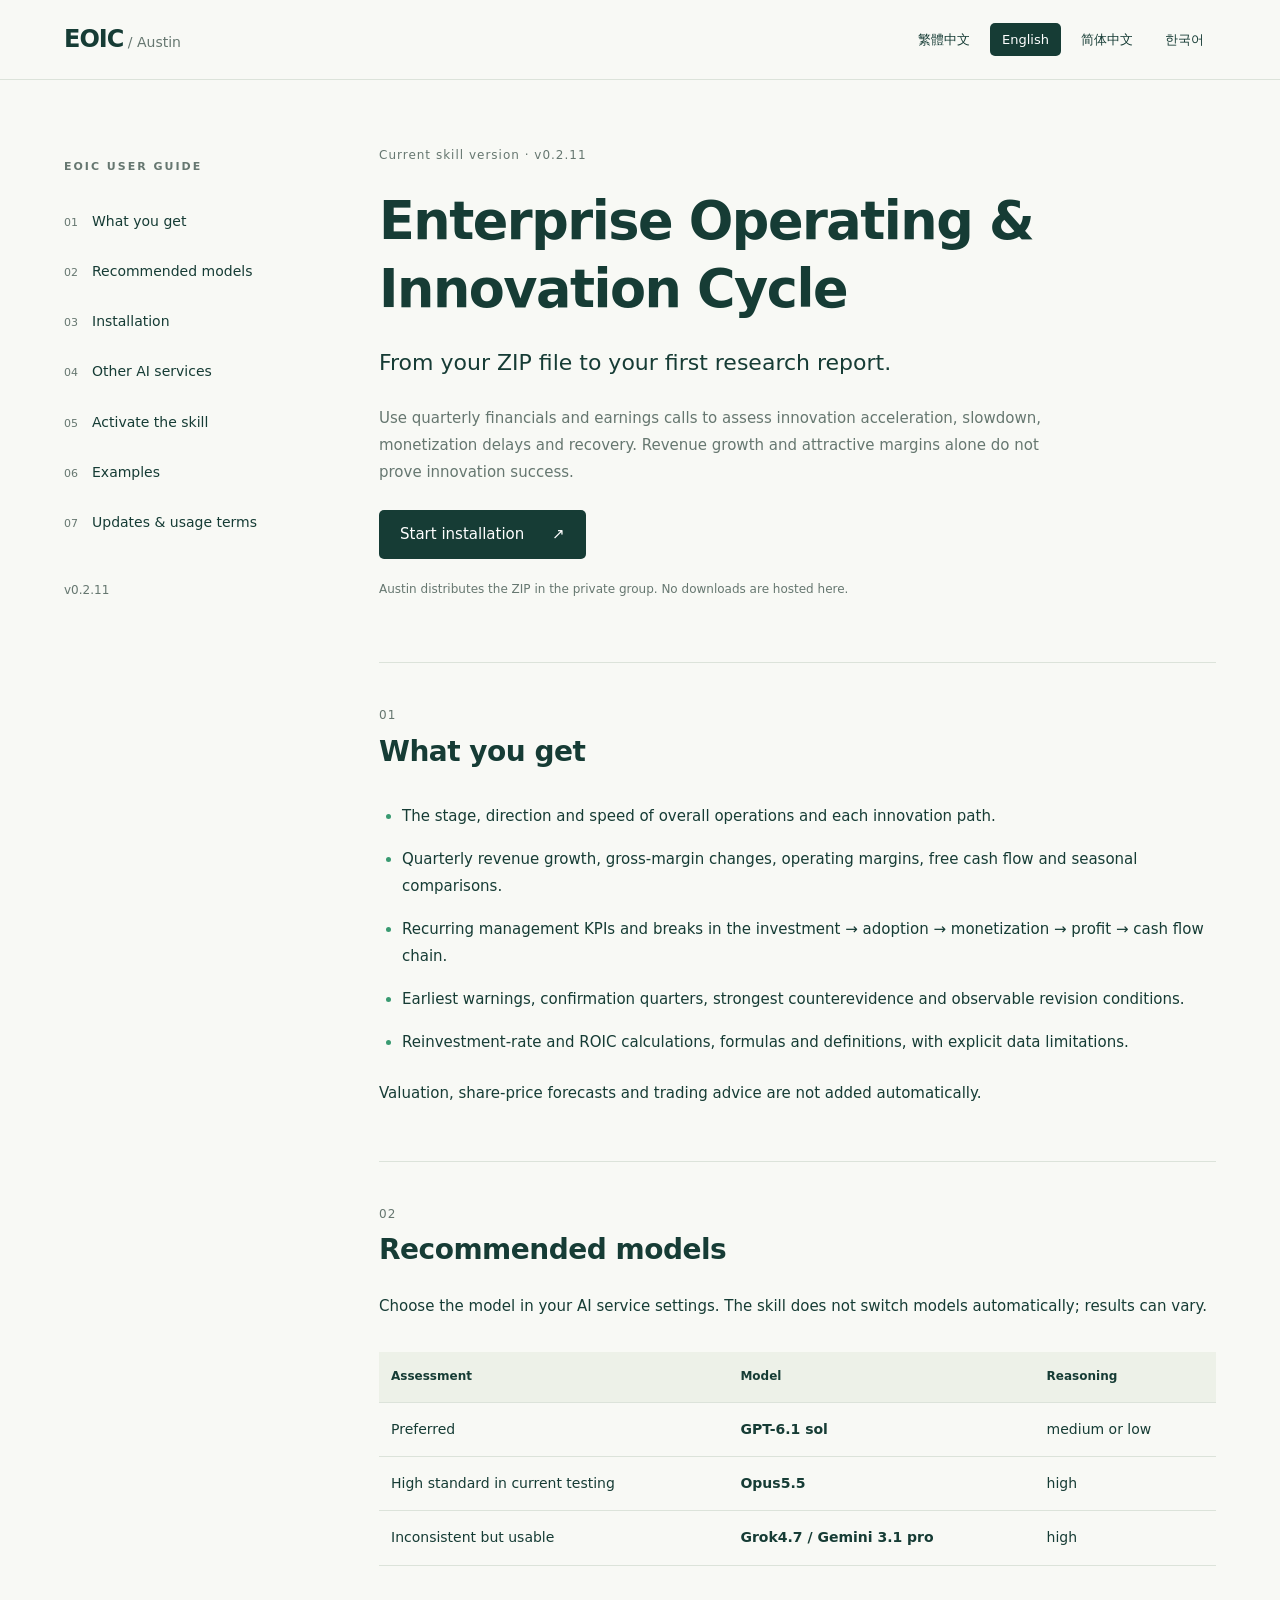
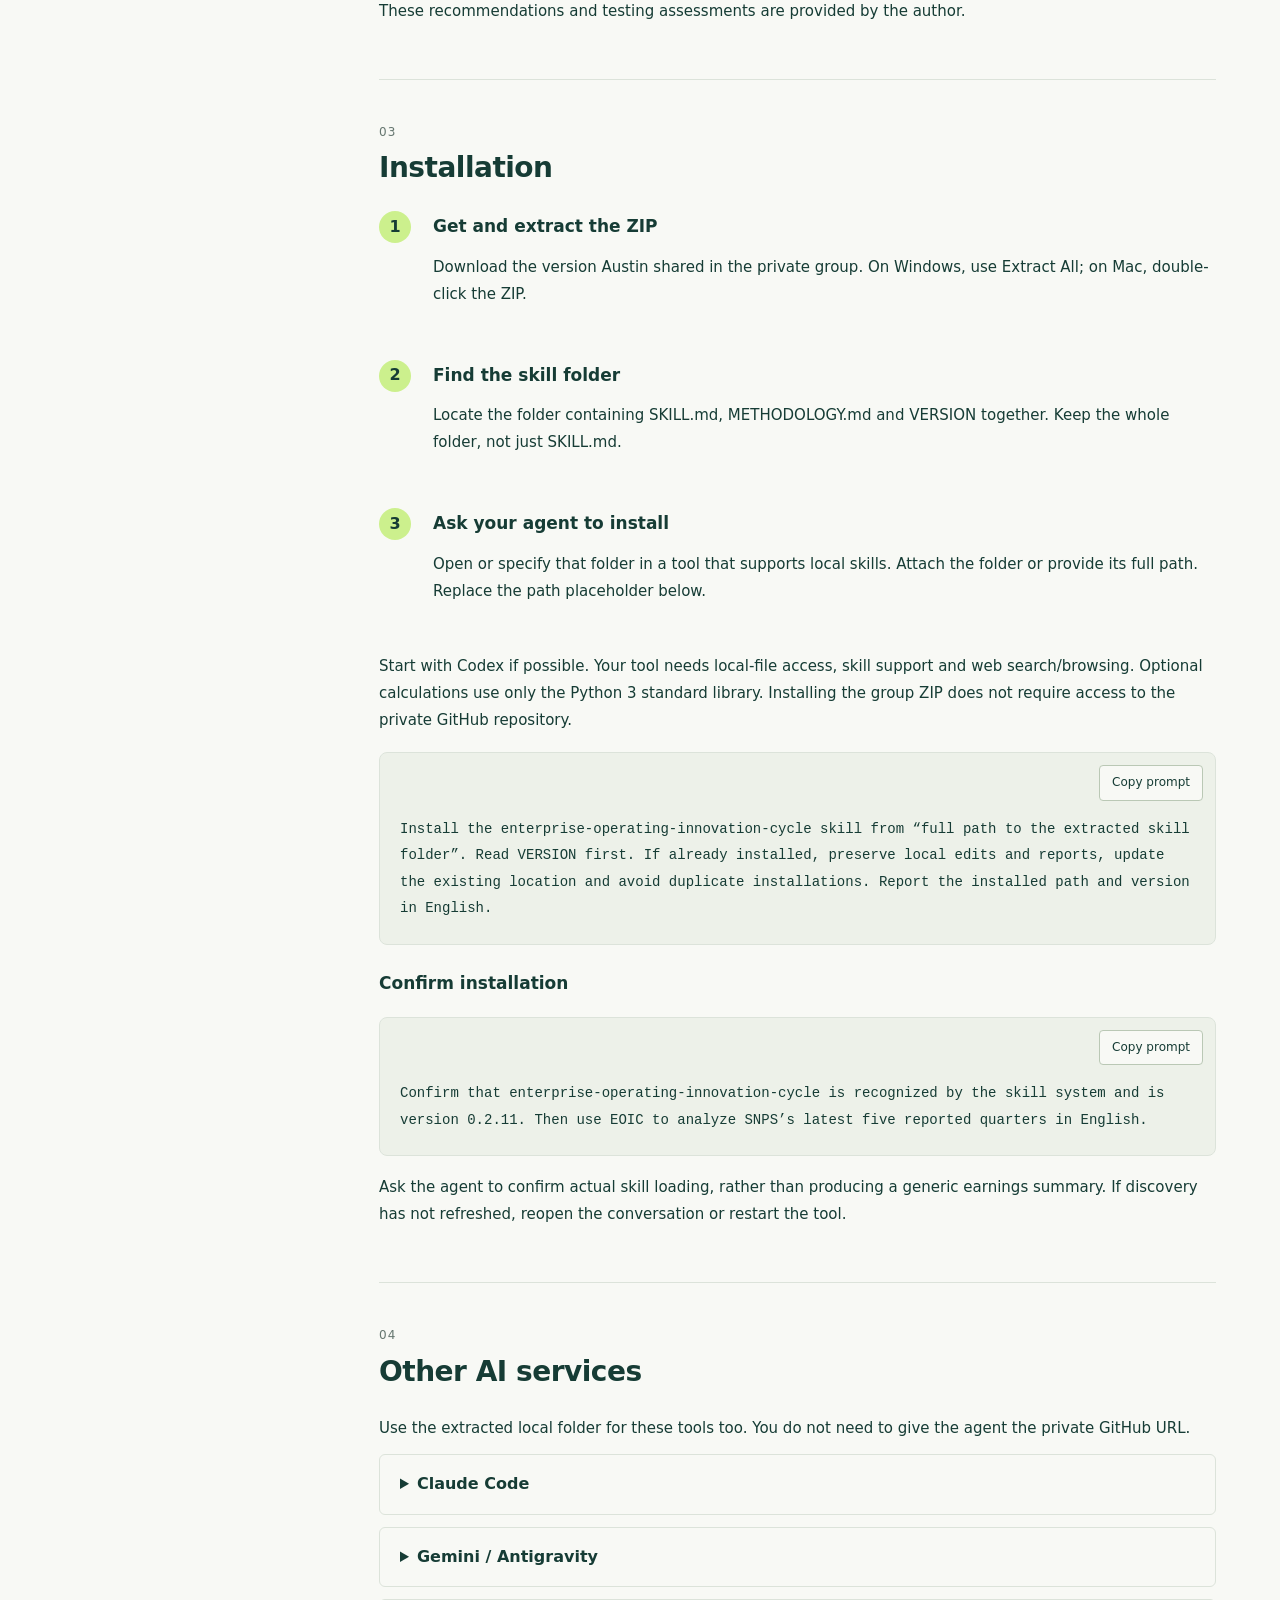
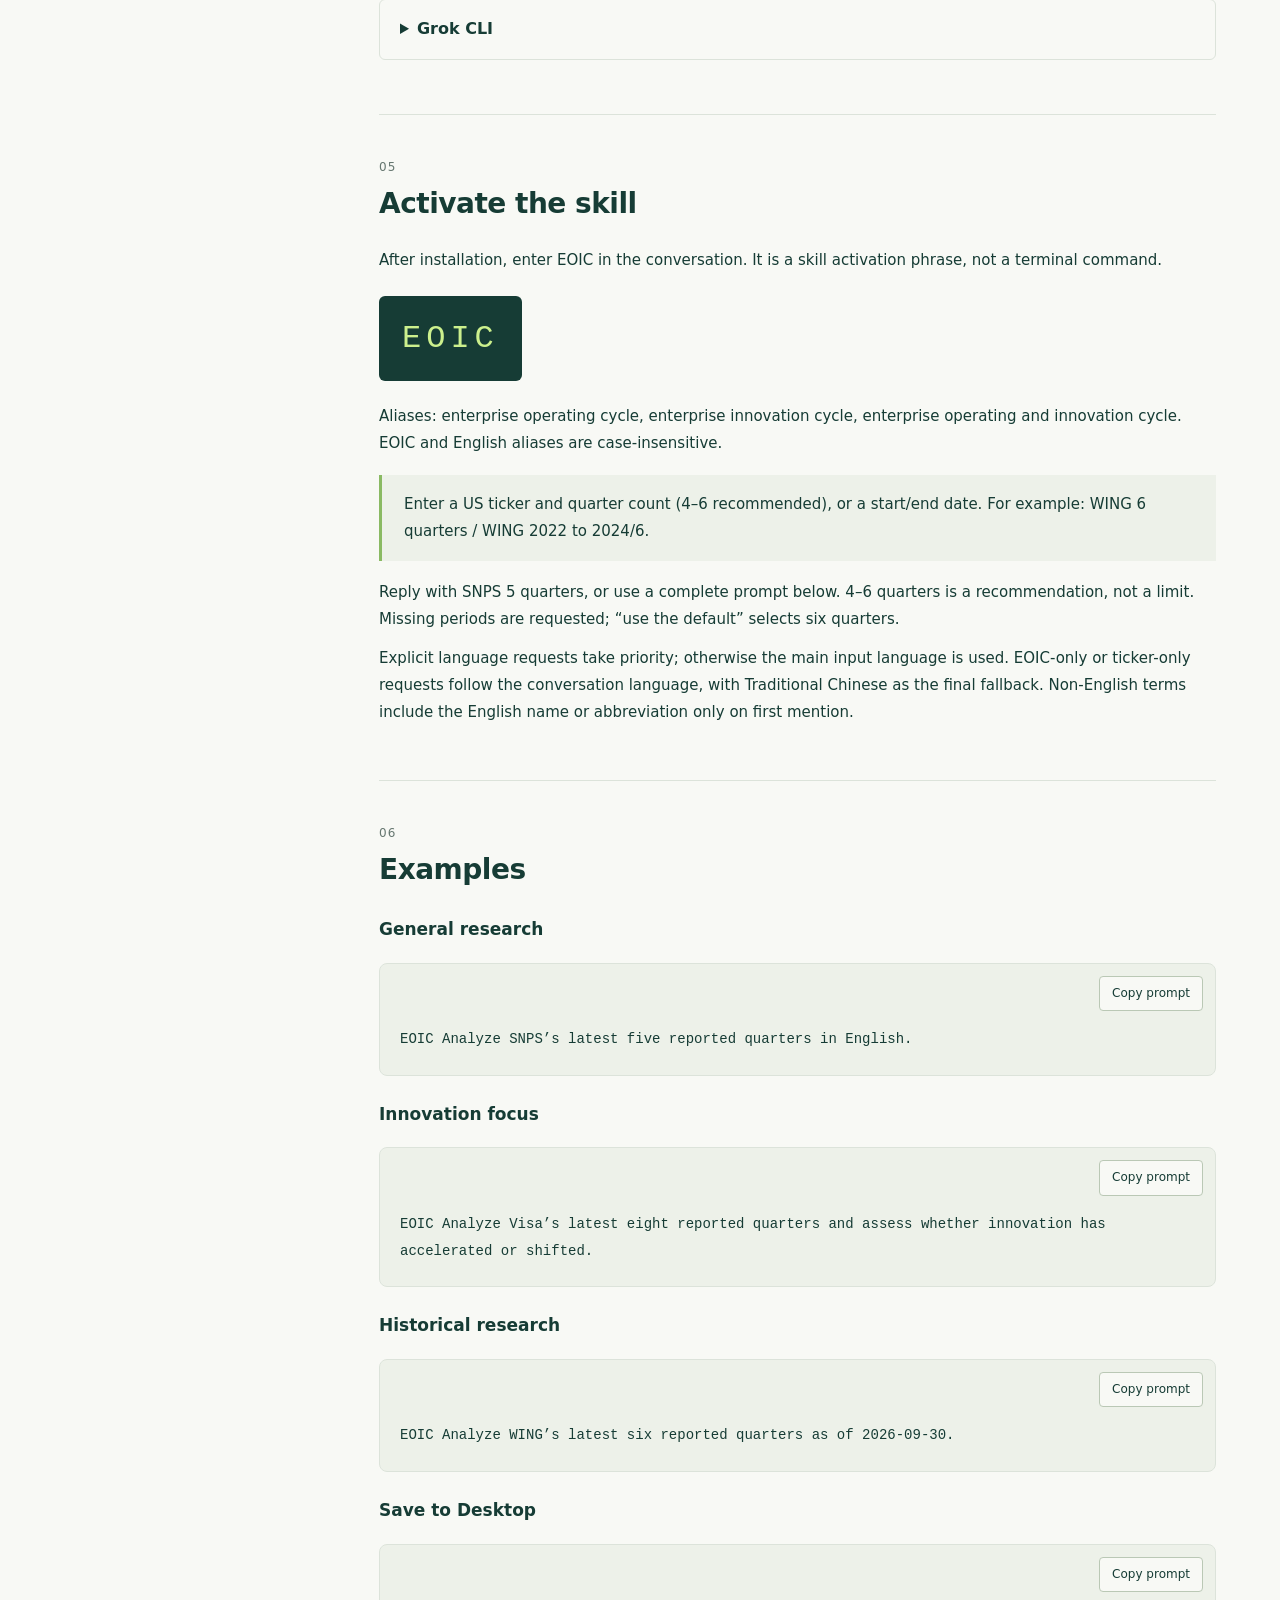
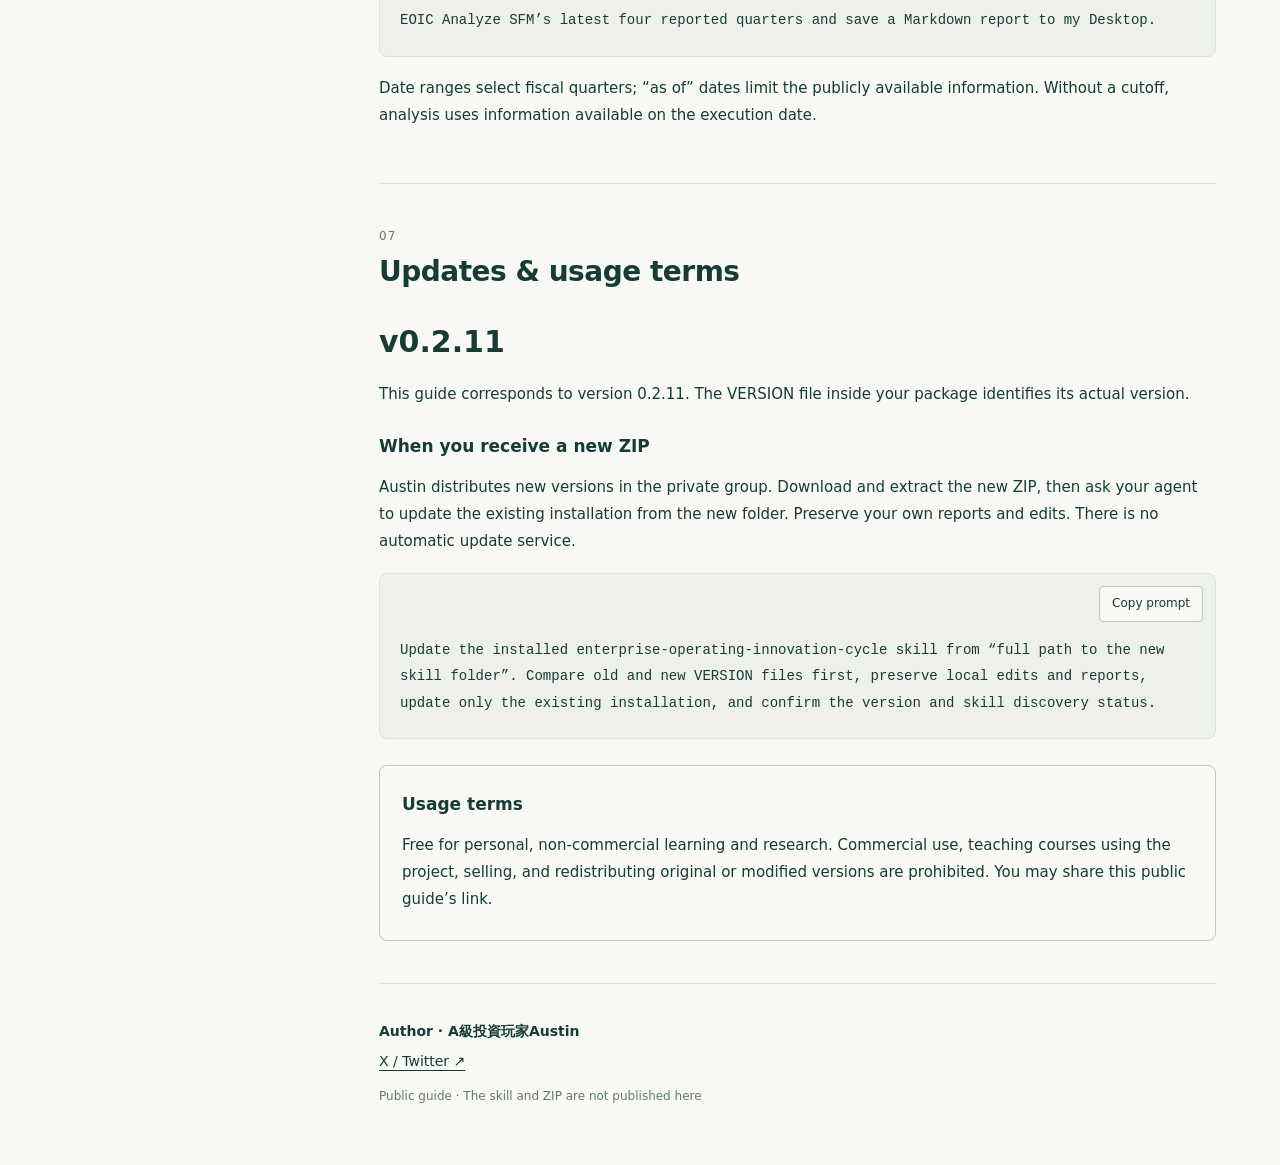
==== en.html @ 84eb4e14 "Publish multilingual EOIC ZIP installation guide" ====
<!doctype html>
<html lang="en"><head><meta charset="utf-8"><meta name="viewport" content="width=device-width,initial-scale=1"><meta name="description" content="Use quarterly financials and earnings calls to assess innovation acceleration, slowdown, monetization delays and recovery. Revenue growth and attractive margins alone do not prove innovation success."><title>Enterprise Operating &amp; Innovation Cycle — EOIC</title><link rel="stylesheet" href="style.css"><link rel="icon" href="favicon.svg" type="image/svg+xml"></head><body>
<a class="skip" href="#main">Skip to content</a><header><a class="brand" href="en.html">EOIC<span> / Austin</span></a><nav class="languages" aria-label="Language"><a href="index.html" lang="zh-Hant" >繁體中文</a><a href="en.html" lang="en" aria-current="page">English</a><a href="zh-cn.html" lang="zh-Hans" >简体中文</a><a href="ko.html" lang="ko" >한국어</a></nav></header>
<div class="layout"><aside><div class="guide-label">EOIC USER GUIDE</div><nav aria-label="EOIC USER GUIDE"><a href="#outcomes"><span>01</span>What you get</a><a href="#models"><span>02</span>Recommended models</a><a href="#install"><span>03</span>Installation</a><a href="#services"><span>04</span>Other AI services</a><a href="#activate"><span>05</span>Activate the skill</a><a href="#examples"><span>06</span>Examples</a><a href="#updates"><span>07</span>Updates &amp; usage terms</a></nav><div class="aside-version">v0.2.11</div></aside><main id="main"><div class="hero"><div class="eyebrow">Current skill version · v0.2.11</div><h1>Enterprise Operating &amp; Innovation Cycle</h1><div class="lead">From your ZIP file to your first research report.</div><p>Use quarterly financials and earnings calls to assess innovation acceleration, slowdown, monetization delays and recovery. Revenue growth and attractive margins alone do not prove innovation success.</p><a class="primary" href="#install">Start installation <span aria-hidden="true">↗</span></a><p class="distribution">Austin distributes the ZIP in the private group. No downloads are hosted here.</p></div><section id="outcomes"><div class="section-label">01</div><h2>What you get</h2><ul class="outcomes"><li>The stage, direction and speed of overall operations and each innovation path.</li><li>Quarterly revenue growth, gross-margin changes, operating margins, free cash flow and seasonal comparisons.</li><li>Recurring management KPIs and breaks in the investment → adoption → monetization → profit → cash flow chain.</li><li>Earliest warnings, confirmation quarters, strongest counterevidence and observable revision conditions.</li><li>Reinvestment-rate and ROIC calculations, formulas and definitions, with explicit data limitations.</li></ul><p>Valuation, share-price forecasts and trading advice are not added automatically.</p></section><section id="models"><div class="section-label">02</div><h2>Recommended models</h2><p>Choose the model in your AI service settings. The skill does not switch models automatically; results can vary.</p><div class="table-wrap"><table><thead><tr><th scope="col">Assessment</th><th scope="col">Model</th><th scope="col">Reasoning</th></tr></thead><tbody><tr><td>Preferred</td><td>GPT-6.1 sol</td><td>medium or low</td></tr><tr><td>High standard in current testing</td><td>Opus5.5</td><td>high</td></tr><tr><td>Inconsistent but usable</td><td>Grok4.7 / Gemini 3.1 pro</td><td>high</td></tr></tbody></table></div><p>These recommendations and testing assessments are provided by the author.</p></section><section id="install"><div class="section-label">03</div><h2>Installation</h2><ol class="steps"><li><h3>Get and extract the ZIP</h3><p>Download the version Austin shared in the private group. On Windows, use Extract All; on Mac, double-click the ZIP.</p></li><li><h3>Find the skill folder</h3><p>Locate the folder containing SKILL.md, METHODOLOGY.md and VERSION together. Keep the whole folder, not just SKILL.md.</p></li><li><h3>Ask your agent to install</h3><p>Open or specify that folder in a tool that supports local skills. Attach the folder or provide its full path. Replace the path placeholder below.</p></li></ol><p>Start with Codex if possible. Your tool needs local-file access, skill support and web search/browsing. Optional calculations use only the Python 3 standard library. Installing the group ZIP does not require access to the private GitHub repository.</p><div class="prompt"><button type="button" data-copy>Copy prompt</button><pre><code>Install the enterprise-operating-innovation-cycle skill from “full path to the extracted skill folder”. Read VERSION first. If already installed, preserve local edits and reports, update the existing location and avoid duplicate installations. Report the installed path and version in English.</code></pre></div><h3>Confirm installation</h3><div class="prompt"><button type="button" data-copy>Copy prompt</button><pre><code>Confirm that enterprise-operating-innovation-cycle is recognized by the skill system and is version 0.2.11. Then use EOIC to analyze SNPS’s latest five reported quarters in English.</code></pre></div><p>Ask the agent to confirm actual skill loading, rather than producing a generic earnings summary. If discovery has not refreshed, reopen the conversation or restart the tool.</p></section><section id="services"><div class="section-label">04</div><h2>Other AI services</h2><p>Use the extracted local folder for these tools too. You do not need to give the agent the private GitHub URL.</p><details><summary>Claude Code</summary><p>Open the folder in Claude Code or provide its full path, then request installation.</p><div class="prompt"><button type="button" data-copy>Copy prompt</button><pre><code>Install “full path to the skill folder” as the Claude Code personal skill enterprise-operating-innovation-cycle. Keep all reference files and preserve existing local edits. Confirm the installation path and VERSION.</code></pre></div></details><details><summary>Gemini / Antigravity</summary><p>Gemini users can use Antigravity. Open or specify the folder, then ask the agent to install and adapt it into an Antigravity Skill.</p><div class="prompt"><button type="button" data-copy>Copy prompt</button><pre><code>Install and adapt “full path to the skill folder” into an Antigravity Skill. Preserve the EOIC analysis method, language rules and reference files without changing the research requirements. Preserve existing local edits and confirm VERSION.</code></pre></div></details><details><summary>Grok CLI</summary><p>If your Grok CLI/agent supports local skills, provide the folder path and request installation. Skill support varies by CLI; ask the agent to confirm its supported installation method first.</p><div class="prompt"><button type="button" data-copy>Copy prompt</button><pre><code>Check whether this tool supports local skills. If supported, install enterprise-operating-innovation-cycle from “full path to the skill folder”, preserving reference files and local edits, and confirm the version. Otherwise explain the limitation.</code></pre></div></details></section><section id="activate"><div class="section-label">05</div><h2>Activate the skill</h2><p>After installation, enter EOIC in the conversation. It is a skill activation phrase, not a terminal command.</p><div class="activation">EOIC</div><p>Aliases: enterprise operating cycle, enterprise innovation cycle, enterprise operating and innovation cycle. EOIC and English aliases are case-insensitive.</p><blockquote>Enter a US ticker and quarter count (4–6 recommended), or a start/end date. For example: WING 6 quarters / WING 2022 to 2024/6.</blockquote><p>Reply with SNPS 5 quarters, or use a complete prompt below. 4–6 quarters is a recommendation, not a limit. Missing periods are requested; “use the default” selects six quarters.</p><p>Explicit language requests take priority; otherwise the main input language is used. EOIC-only or ticker-only requests follow the conversation language, with Traditional Chinese as the final fallback. Non-English terms include the English name or abbreviation only on first mention.</p></section><section id="examples"><div class="section-label">06</div><h2>Examples</h2><h3>General research</h3><div class="prompt"><button type="button" data-copy>Copy prompt</button><pre><code>EOIC Analyze SNPS’s latest five reported quarters in English.</code></pre></div><h3>Innovation focus</h3><div class="prompt"><button type="button" data-copy>Copy prompt</button><pre><code>EOIC Analyze Visa’s latest eight reported quarters and assess whether innovation has accelerated or shifted.</code></pre></div><h3>Historical research</h3><div class="prompt"><button type="button" data-copy>Copy prompt</button><pre><code>EOIC Analyze WING’s latest six reported quarters as of 2026-09-30.</code></pre></div><h3>Save to Desktop</h3><div class="prompt"><button type="button" data-copy>Copy prompt</button><pre><code>EOIC Analyze SFM’s latest four reported quarters and save a Markdown report to my Desktop.</code></pre></div><p>Date ranges select fiscal quarters; “as of” dates limit the publicly available information. Without a cutoff, analysis uses information available on the execution date.</p></section><section id="updates"><div class="section-label">07</div><h2>Updates &amp; usage terms</h2><div class="version">v0.2.11</div><p>This guide corresponds to version 0.2.11. The VERSION file inside your package identifies its actual version.</p><h3>When you receive a new ZIP</h3><p>Austin distributes new versions in the private group. Download and extract the new ZIP, then ask your agent to update the existing installation from the new folder. Preserve your own reports and edits. There is no automatic update service.</p><div class="prompt"><button type="button" data-copy>Copy prompt</button><pre><code>Update the installed enterprise-operating-innovation-cycle skill from “full path to the new skill folder”. Compare old and new VERSION files first, preserve local edits and reports, update only the existing installation, and confirm the version and skill discovery status.</code></pre></div><div class="terms"><h3>Usage terms</h3><p>Free for personal, non-commercial learning and research. Commercial use, teaching courses using the project, selling, and redistributing original or modified versions are prohibited. You may share this public guide’s link.</p></div></section><footer><strong>Author · A級投資玩家Austin</strong><a href="https://x.com/austinsayhi" target="_blank" rel="noopener noreferrer">X / Twitter ↗</a><p>Public guide · The skill and ZIP are not published here</p></footer></main></div><div id="status" role="status" aria-live="polite"></div><script>window.copyLabels=["Copied", "Select the text and copy it manually"];</script><script src="guide.js"></script></body></html>
---- style.css ----
:root{--ink:#163c35;--muted:#667770;--accent:#ccf08d;--paper:#f8f9f5;--line:#dce3da}*{box-sizing:border-box}html{scroll-behavior:smooth;scroll-padding-top:95px}body{margin:0;background:var(--paper);color:var(--ink);font-family:system-ui,-apple-system,BlinkMacSystemFont,"Segoe UI",sans-serif;line-height:1.8}a{color:inherit;text-underline-offset:4px}a:focus-visible,button:focus-visible,summary:focus-visible{outline:3px solid #29705c;outline-offset:5px}header{height:80px;background:rgba(248,249,245,.97);border-bottom:1px solid var(--line);display:flex;align-items:center;justify-content:space-between;padding:0 5vw;position:sticky;top:0;z-index:5}.brand{text-decoration:none;font-size:24px;font-weight:800;letter-spacing:-1px}.brand span{font-size:14px;font-weight:400;letter-spacing:0;color:var(--muted)}.languages{display:flex;gap:8px}.languages a{font-size:13px;padding:5px 12px;text-decoration:none;border-radius:5px}.languages a[aria-current]{background:var(--ink);color:white}.layout{max-width:1300px;margin:auto;display:grid;grid-template-columns:250px minmax(0,1fr);gap:65px;padding:0 5vw}aside{position:sticky;top:115px;align-self:start;padding-top:42px}.guide-label{font-size:11px;letter-spacing:2px;font-weight:700;color:var(--muted);margin-bottom:22px}aside nav{display:flex;flex-direction:column;gap:5px}aside a{text-decoration:none;font-size:14px;padding:10px 0}aside a:hover{color:#298466}aside a span{font-size:11px;color:var(--muted);margin-right:14px}.aside-version{margin-top:35px;font-size:12px;color:var(--muted)}main{min-width:0}.hero{padding:65px 0 50px;border-bottom:1px solid var(--line)}.eyebrow{font-size:12px;letter-spacing:1px;color:var(--muted)}h1{font-size:clamp(34px,4.1vw,54px);letter-spacing:-1.5px;line-height:1.3;margin:20px 0;max-width:800px}.lead{font-size:22px;margin-bottom:22px}.hero p{max-width:690px;color:var(--muted)}.primary{display:inline-flex;align-items:center;gap:28px;background:var(--ink);color:white;padding:11px 21px;border-radius:5px;text-decoration:none;font-size:15px;margin-top:12px}.primary:hover{background:#24594d}.distribution{font-size:12px;margin-top:20px}section{padding:42px 0;border-bottom:1px solid var(--line)}.section-label{font-size:12px;color:var(--muted);letter-spacing:1px}h2{font-size:28px;margin:4px 0 22px;line-height:1.5;letter-spacing:-.5px}h3{font-size:17px;margin:23px 0 8px}p{margin:12px 0;font-size:15px}.outcomes{padding-left:23px}.outcomes li{padding:8px 0;font-size:15px}.outcomes li::marker{color:#399a71}.table-wrap{overflow-x:auto}table{border-collapse:collapse;width:100%;font-size:14px;margin:20px 0}th,td{text-align:left;border-bottom:1px solid var(--line);padding:14px 12px}th{background:#edf1e8;font-size:12px}td:nth-child(2){font-weight:600}.steps{list-style:none;padding:0;counter-reset:step}.steps li{counter-increment:step;position:relative;padding:0 0 20px 54px}.steps li:before{content:counter(step);position:absolute;left:0;top:0;width:32px;height:32px;background:var(--accent);border-radius:50%;display:grid;place-items:center;font-weight:700}.steps h3{margin-top:20px}.prompt{position:relative;background:#edf1e9;border:1px solid var(--line);border-radius:8px;margin:18px 0}.prompt button{display:block;margin:12px 12px 0 auto;border:1px solid #bac8b5;background:var(--paper);color:var(--ink);padding:6px 12px;border-radius:4px;cursor:pointer;font:inherit;font-size:12px}.prompt button:hover{background:var(--accent)}pre{white-space:pre-wrap;overflow-wrap:anywhere;margin:0;padding:15px 20px 22px;font-family:ui-monospace,SFMono-Regular,Consolas,monospace;font-size:14px;line-height:1.9}details{border:1px solid var(--line);border-radius:6px;padding:15px 20px;margin:12px 0}summary{font-size:16px;font-weight:600;cursor:pointer}details[open] summary{margin-bottom:15px}.activation{font-family:ui-monospace,monospace;font-size:32px;letter-spacing:5px;background:var(--ink);color:var(--accent);padding:14px 23px;border-radius:6px;display:inline-block;margin:10px 0}blockquote{margin:18px 0;border-left:3px solid #8aba63;padding:16px 22px;background:#edf1e9;font-size:15px}.version{font-size:30px;font-weight:700}.terms{border:1px solid #bdcdb8;border-radius:8px;padding:0 22px 15px;margin-top:26px}footer{padding:35px 0 45px;font-size:14px}footer>a{display:block;width:fit-content;margin:5px 0}footer p{font-size:12px;color:var(--muted)}.skip{position:fixed;left:20px;top:-80px;z-index:20;padding:8px 15px;background:white}.skip:focus{top:10px}#status:not(:empty){position:fixed;bottom:24px;left:50%;transform:translateX(-50%);padding:8px 18px;background:var(--ink);color:white;border-radius:6px;font-size:14px;z-index:10}@media(max-width:950px){.layout{grid-template-columns:190px minmax(0,1fr);gap:30px}aside a{font-size:12px}}@media(max-width:720px){header{height:auto;min-height:74px;flex-wrap:wrap;gap:10px;padding:14px 6vw}.languages{gap:2px}.languages a{padding:4px 8px;font-size:12px}.layout{display:block;padding:0 6vw}aside{position:static;padding-top:22px}.guide-label,.aside-version{display:none}aside nav{flex-direction:row;flex-wrap:wrap;gap:5px 14px}aside a{padding:4px 0;font-size:12px}aside a span{display:none}.hero{padding-top:35px}h1{font-size:36px}.lead{font-size:19px}h2{font-size:25px}section{padding:32px 0}th,td{padding:12px 8px;font-size:12px}.prompt pre{font-size:13px}html{scroll-padding-top:110px}}@media(prefers-reduced-motion:reduce){html{scroll-behavior:auto}}
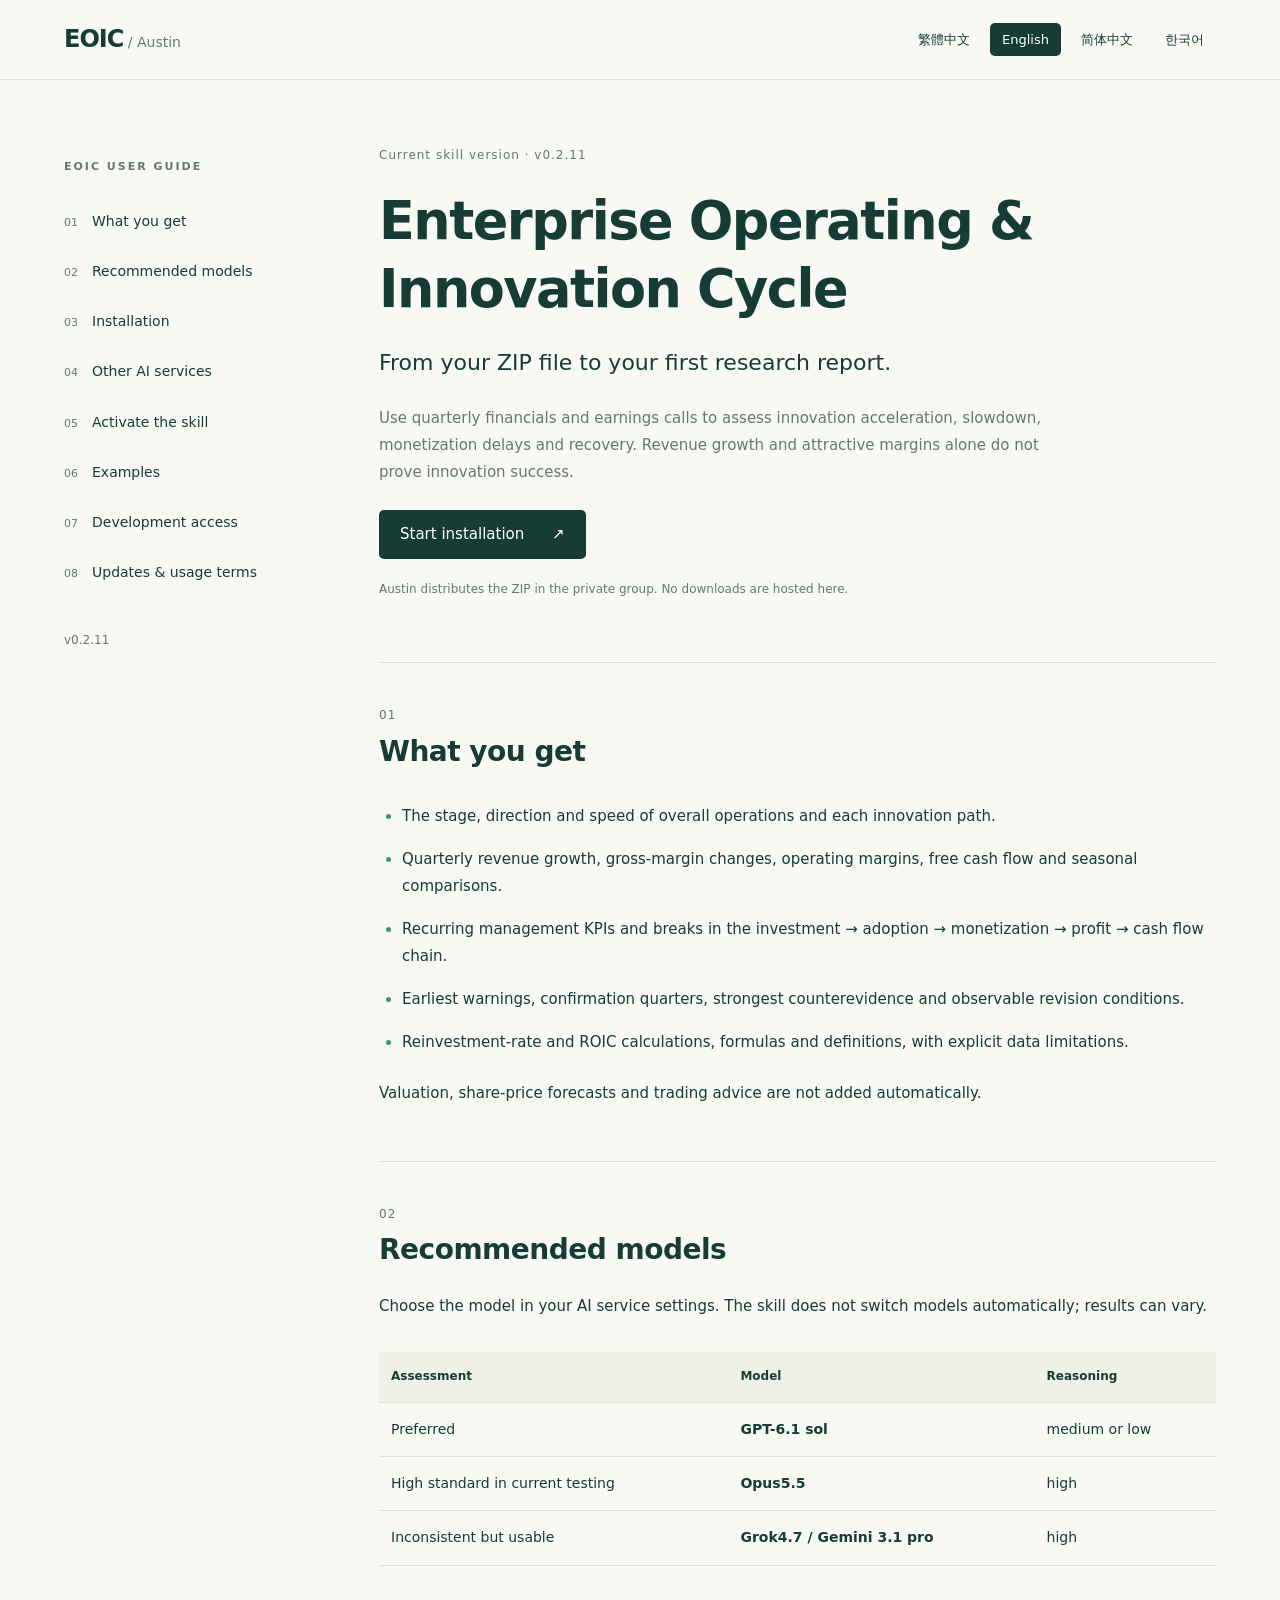
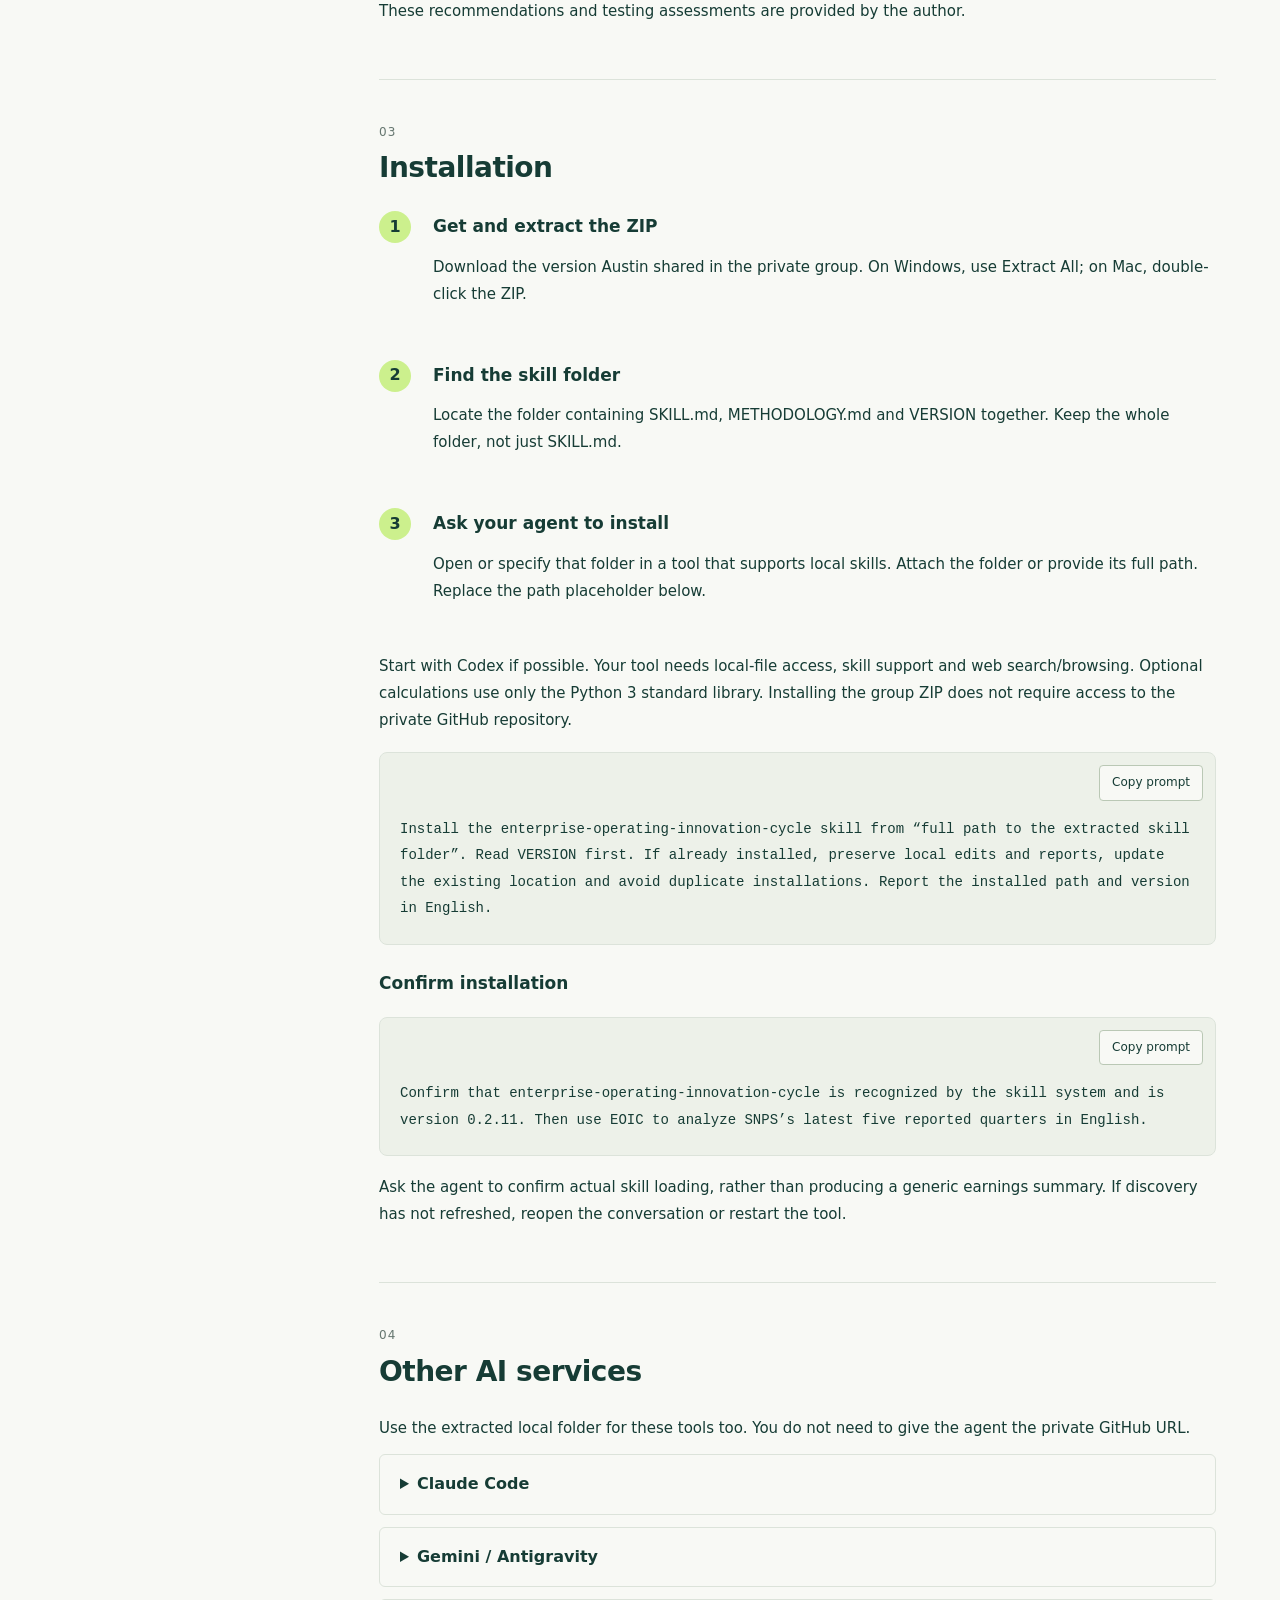
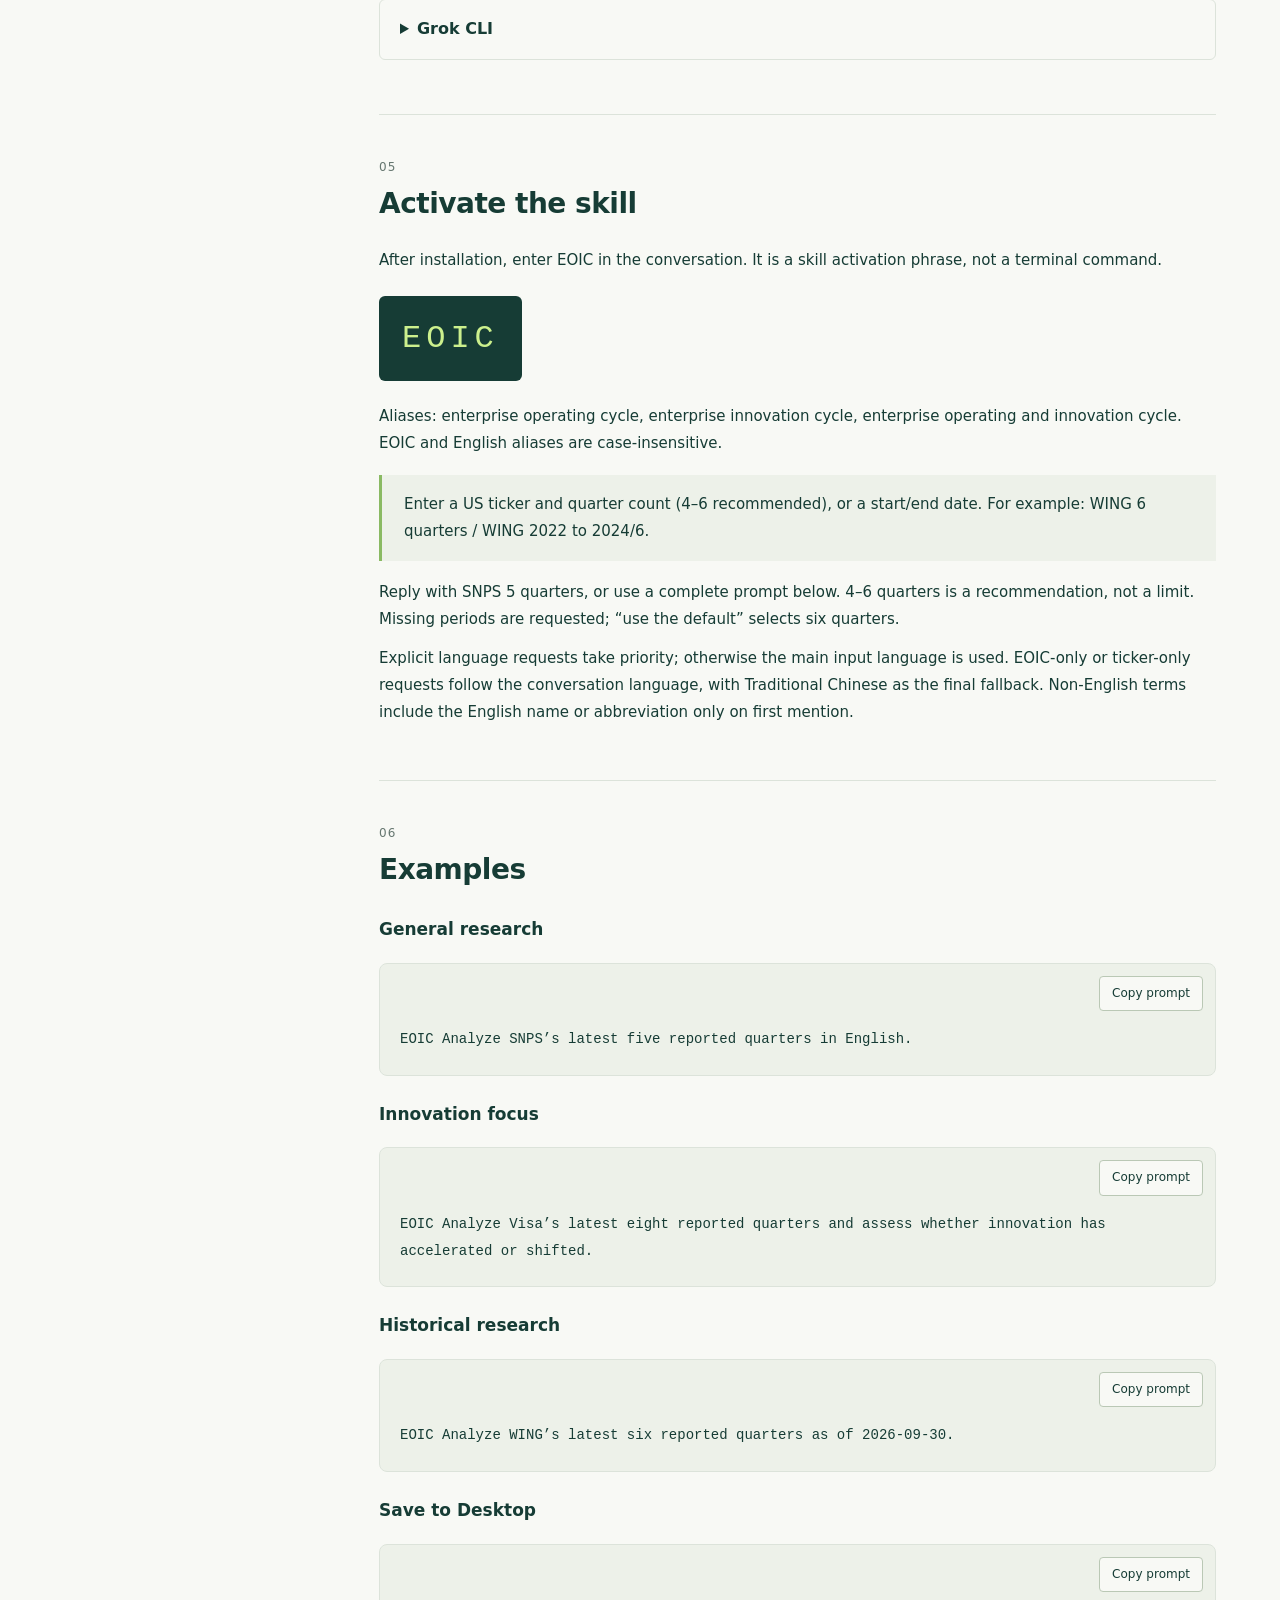
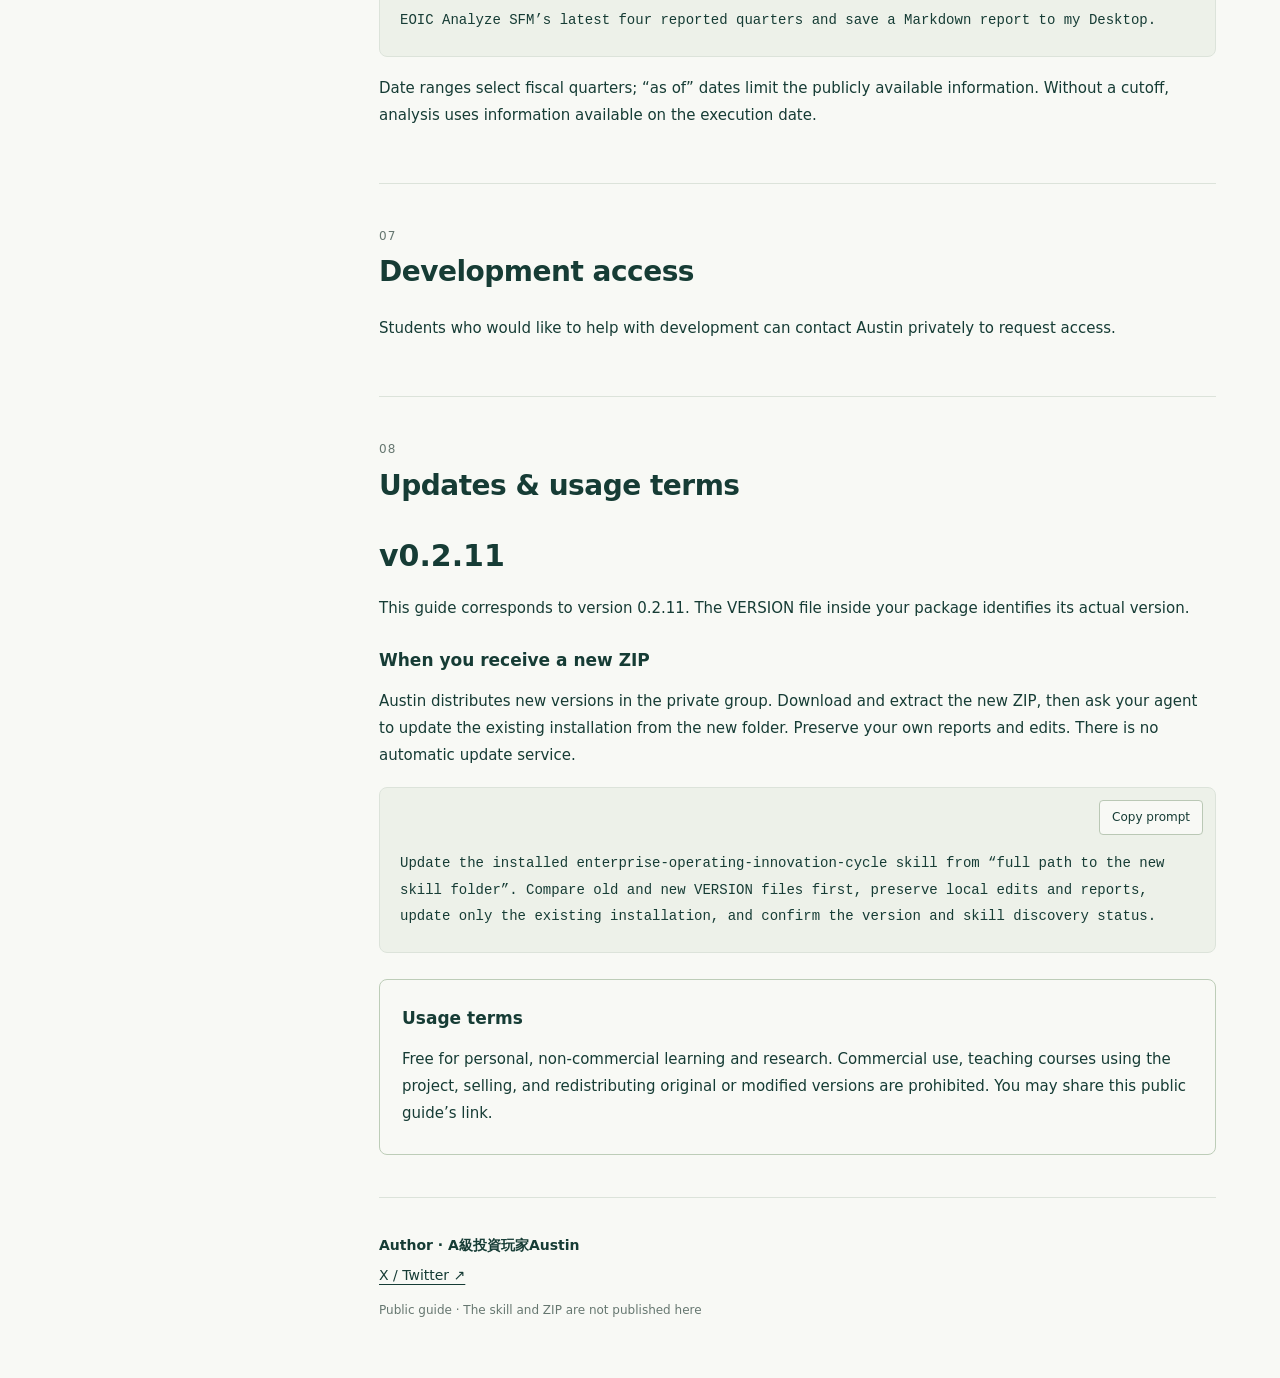
==== commit efc1f761: "docs: add development access section before updates" ====
--- a/en.html
+++ b/en.html
@@ -1,4 +1,4 @@
 <!doctype html>
 <html lang="en"><head><meta charset="utf-8"><meta name="viewport" content="width=device-width,initial-scale=1"><meta name="description" content="Use quarterly financials and earnings calls to assess innovation acceleration, slowdown, monetization delays and recovery. Revenue growth and attractive margins alone do not prove innovation success."><title>Enterprise Operating &amp; Innovation Cycle — EOIC</title><link rel="stylesheet" href="style.css"><link rel="icon" href="favicon.svg" type="image/svg+xml"></head><body>
 <a class="skip" href="#main">Skip to content</a><header><a class="brand" href="en.html">EOIC<span> / Austin</span></a><nav class="languages" aria-label="Language"><a href="index.html" lang="zh-Hant" >繁體中文</a><a href="en.html" lang="en" aria-current="page">English</a><a href="zh-cn.html" lang="zh-Hans" >简体中文</a><a href="ko.html" lang="ko" >한국어</a></nav></header>
-<div class="layout"><aside><div class="guide-label">EOIC USER GUIDE</div><nav aria-label="EOIC USER GUIDE"><a href="#outcomes"><span>01</span>What you get</a><a href="#models"><span>02</span>Recommended models</a><a href="#install"><span>03</span>Installation</a><a href="#services"><span>04</span>Other AI services</a><a href="#activate"><span>05</span>Activate the skill</a><a href="#examples"><span>06</span>Examples</a><a href="#updates"><span>07</span>Updates &amp; usage terms</a></nav><div class="aside-version">v0.2.11</div></aside><main id="main"><div class="hero"><div class="eyebrow">Current skill version · v0.2.11</div><h1>Enterprise Operating &amp; Innovation Cycle</h1><div class="lead">From your ZIP file to your first research report.</div><p>Use quarterly financials and earnings calls to assess innovation acceleration, slowdown, monetization delays and recovery. Revenue growth and attractive margins alone do not prove innovation success.</p><a class="primary" href="#install">Start installation <span aria-hidden="true">↗</span></a><p class="distribution">Austin distributes the ZIP in the private group. No downloads are hosted here.</p></div><section id="outcomes"><div class="section-label">01</div><h2>What you get</h2><ul class="outcomes"><li>The stage, direction and speed of overall operations and each innovation path.</li><li>Quarterly revenue growth, gross-margin changes, operating margins, free cash flow and seasonal comparisons.</li><li>Recurring management KPIs and breaks in the investment → adoption → monetization → profit → cash flow chain.</li><li>Earliest warnings, confirmation quarters, strongest counterevidence and observable revision conditions.</li><li>Reinvestment-rate and ROIC calculations, formulas and definitions, with explicit data limitations.</li></ul><p>Valuation, share-price forecasts and trading advice are not added automatically.</p></section><section id="models"><div class="section-label">02</div><h2>Recommended models</h2><p>Choose the model in your AI service settings. The skill does not switch models automatically; results can vary.</p><div class="table-wrap"><table><thead><tr><th scope="col">Assessment</th><th scope="col">Model</th><th scope="col">Reasoning</th></tr></thead><tbody><tr><td>Preferred</td><td>GPT-6.1 sol</td><td>medium or low</td></tr><tr><td>High standard in current testing</td><td>Opus5.5</td><td>high</td></tr><tr><td>Inconsistent but usable</td><td>Grok4.7 / Gemini 3.1 pro</td><td>high</td></tr></tbody></table></div><p>These recommendations and testing assessments are provided by the author.</p></section><section id="install"><div class="section-label">03</div><h2>Installation</h2><ol class="steps"><li><h3>Get and extract the ZIP</h3><p>Download the version Austin shared in the private group. On Windows, use Extract All; on Mac, double-click the ZIP.</p></li><li><h3>Find the skill folder</h3><p>Locate the folder containing SKILL.md, METHODOLOGY.md and VERSION together. Keep the whole folder, not just SKILL.md.</p></li><li><h3>Ask your agent to install</h3><p>Open or specify that folder in a tool that supports local skills. Attach the folder or provide its full path. Replace the path placeholder below.</p></li></ol><p>Start with Codex if possible. Your tool needs local-file access, skill support and web search/browsing. Optional calculations use only the Python 3 standard library. Installing the group ZIP does not require access to the private GitHub repository.</p><div class="prompt"><button type="button" data-copy>Copy prompt</button><pre><code>Install the enterprise-operating-innovation-cycle skill from “full path to the extracted skill folder”. Read VERSION first. If already installed, preserve local edits and reports, update the existing location and avoid duplicate installations. Report the installed path and version in English.</code></pre></div><h3>Confirm installation</h3><div class="prompt"><button type="button" data-copy>Copy prompt</button><pre><code>Confirm that enterprise-operating-innovation-cycle is recognized by the skill system and is version 0.2.11. Then use EOIC to analyze SNPS’s latest five reported quarters in English.</code></pre></div><p>Ask the agent to confirm actual skill loading, rather than producing a generic earnings summary. If discovery has not refreshed, reopen the conversation or restart the tool.</p></section><section id="services"><div class="section-label">04</div><h2>Other AI services</h2><p>Use the extracted local folder for these tools too. You do not need to give the agent the private GitHub URL.</p><details><summary>Claude Code</summary><p>Open the folder in Claude Code or provide its full path, then request installation.</p><div class="prompt"><button type="button" data-copy>Copy prompt</button><pre><code>Install “full path to the skill folder” as the Claude Code personal skill enterprise-operating-innovation-cycle. Keep all reference files and preserve existing local edits. Confirm the installation path and VERSION.</code></pre></div></details><details><summary>Gemini / Antigravity</summary><p>Gemini users can use Antigravity. Open or specify the folder, then ask the agent to install and adapt it into an Antigravity Skill.</p><div class="prompt"><button type="button" data-copy>Copy prompt</button><pre><code>Install and adapt “full path to the skill folder” into an Antigravity Skill. Preserve the EOIC analysis method, language rules and reference files without changing the research requirements. Preserve existing local edits and confirm VERSION.</code></pre></div></details><details><summary>Grok CLI</summary><p>If your Grok CLI/agent supports local skills, provide the folder path and request installation. Skill support varies by CLI; ask the agent to confirm its supported installation method first.</p><div class="prompt"><button type="button" data-copy>Copy prompt</button><pre><code>Check whether this tool supports local skills. If supported, install enterprise-operating-innovation-cycle from “full path to the skill folder”, preserving reference files and local edits, and confirm the version. Otherwise explain the limitation.</code></pre></div></details></section><section id="activate"><div class="section-label">05</div><h2>Activate the skill</h2><p>After installation, enter EOIC in the conversation. It is a skill activation phrase, not a terminal command.</p><div class="activation">EOIC</div><p>Aliases: enterprise operating cycle, enterprise innovation cycle, enterprise operating and innovation cycle. EOIC and English aliases are case-insensitive.</p><blockquote>Enter a US ticker and quarter count (4–6 recommended), or a start/end date. For example: WING 6 quarters / WING 2022 to 2024/6.</blockquote><p>Reply with SNPS 5 quarters, or use a complete prompt below. 4–6 quarters is a recommendation, not a limit. Missing periods are requested; “use the default” selects six quarters.</p><p>Explicit language requests take priority; otherwise the main input language is used. EOIC-only or ticker-only requests follow the conversation language, with Traditional Chinese as the final fallback. Non-English terms include the English name or abbreviation only on first mention.</p></section><section id="examples"><div class="section-label">06</div><h2>Examples</h2><h3>General research</h3><div class="prompt"><button type="button" data-copy>Copy prompt</button><pre><code>EOIC Analyze SNPS’s latest five reported quarters in English.</code></pre></div><h3>Innovation focus</h3><div class="prompt"><button type="button" data-copy>Copy prompt</button><pre><code>EOIC Analyze Visa’s latest eight reported quarters and assess whether innovation has accelerated or shifted.</code></pre></div><h3>Historical research</h3><div class="prompt"><button type="button" data-copy>Copy prompt</button><pre><code>EOIC Analyze WING’s latest six reported quarters as of 2026-09-30.</code></pre></div><h3>Save to Desktop</h3><div class="prompt"><button type="button" data-copy>Copy prompt</button><pre><code>EOIC Analyze SFM’s latest four reported quarters and save a Markdown report to my Desktop.</code></pre></div><p>Date ranges select fiscal quarters; “as of” dates limit the publicly available information. Without a cutoff, analysis uses information available on the execution date.</p></section><section id="updates"><div class="section-label">07</div><h2>Updates &amp; usage terms</h2><div class="version">v0.2.11</div><p>This guide corresponds to version 0.2.11. The VERSION file inside your package identifies its actual version.</p><h3>When you receive a new ZIP</h3><p>Austin distributes new versions in the private group. Download and extract the new ZIP, then ask your agent to update the existing installation from the new folder. Preserve your own reports and edits. There is no automatic update service.</p><div class="prompt"><button type="button" data-copy>Copy prompt</button><pre><code>Update the installed enterprise-operating-innovation-cycle skill from “full path to the new skill folder”. Compare old and new VERSION files first, preserve local edits and reports, update only the existing installation, and confirm the version and skill discovery status.</code></pre></div><div class="terms"><h3>Usage terms</h3><p>Free for personal, non-commercial learning and research. Commercial use, teaching courses using the project, selling, and redistributing original or modified versions are prohibited. You may share this public guide’s link.</p></div></section><footer><strong>Author · A級投資玩家Austin</strong><a href="https://x.com/austinsayhi" target="_blank" rel="noopener noreferrer">X / Twitter ↗</a><p>Public guide · The skill and ZIP are not published here</p></footer></main></div><div id="status" role="status" aria-live="polite"></div><script>window.copyLabels=["Copied", "Select the text and copy it manually"];</script><script src="guide.js"></script></body></html>+<div class="layout"><aside><div class="guide-label">EOIC USER GUIDE</div><nav aria-label="EOIC USER GUIDE"><a href="#outcomes"><span>01</span>What you get</a><a href="#models"><span>02</span>Recommended models</a><a href="#install"><span>03</span>Installation</a><a href="#services"><span>04</span>Other AI services</a><a href="#activate"><span>05</span>Activate the skill</a><a href="#examples"><span>06</span>Examples</a><a href="#development"><span>07</span>Development access</a><a href="#updates"><span>08</span>Updates &amp; usage terms</a></nav><div class="aside-version">v0.2.11</div></aside><main id="main"><div class="hero"><div class="eyebrow">Current skill version · v0.2.11</div><h1>Enterprise Operating &amp; Innovation Cycle</h1><div class="lead">From your ZIP file to your first research report.</div><p>Use quarterly financials and earnings calls to assess innovation acceleration, slowdown, monetization delays and recovery. Revenue growth and attractive margins alone do not prove innovation success.</p><a class="primary" href="#install">Start installation <span aria-hidden="true">↗</span></a><p class="distribution">Austin distributes the ZIP in the private group. No downloads are hosted here.</p></div><section id="outcomes"><div class="section-label">01</div><h2>What you get</h2><ul class="outcomes"><li>The stage, direction and speed of overall operations and each innovation path.</li><li>Quarterly revenue growth, gross-margin changes, operating margins, free cash flow and seasonal comparisons.</li><li>Recurring management KPIs and breaks in the investment → adoption → monetization → profit → cash flow chain.</li><li>Earliest warnings, confirmation quarters, strongest counterevidence and observable revision conditions.</li><li>Reinvestment-rate and ROIC calculations, formulas and definitions, with explicit data limitations.</li></ul><p>Valuation, share-price forecasts and trading advice are not added automatically.</p></section><section id="models"><div class="section-label">02</div><h2>Recommended models</h2><p>Choose the model in your AI service settings. The skill does not switch models automatically; results can vary.</p><div class="table-wrap"><table><thead><tr><th scope="col">Assessment</th><th scope="col">Model</th><th scope="col">Reasoning</th></tr></thead><tbody><tr><td>Preferred</td><td>GPT-6.1 sol</td><td>medium or low</td></tr><tr><td>High standard in current testing</td><td>Opus5.5</td><td>high</td></tr><tr><td>Inconsistent but usable</td><td>Grok4.7 / Gemini 3.1 pro</td><td>high</td></tr></tbody></table></div><p>These recommendations and testing assessments are provided by the author.</p></section><section id="install"><div class="section-label">03</div><h2>Installation</h2><ol class="steps"><li><h3>Get and extract the ZIP</h3><p>Download the version Austin shared in the private group. On Windows, use Extract All; on Mac, double-click the ZIP.</p></li><li><h3>Find the skill folder</h3><p>Locate the folder containing SKILL.md, METHODOLOGY.md and VERSION together. Keep the whole folder, not just SKILL.md.</p></li><li><h3>Ask your agent to install</h3><p>Open or specify that folder in a tool that supports local skills. Attach the folder or provide its full path. Replace the path placeholder below.</p></li></ol><p>Start with Codex if possible. Your tool needs local-file access, skill support and web search/browsing. Optional calculations use only the Python 3 standard library. Installing the group ZIP does not require access to the private GitHub repository.</p><div class="prompt"><button type="button" data-copy>Copy prompt</button><pre><code>Install the enterprise-operating-innovation-cycle skill from “full path to the extracted skill folder”. Read VERSION first. If already installed, preserve local edits and reports, update the existing location and avoid duplicate installations. Report the installed path and version in English.</code></pre></div><h3>Confirm installation</h3><div class="prompt"><button type="button" data-copy>Copy prompt</button><pre><code>Confirm that enterprise-operating-innovation-cycle is recognized by the skill system and is version 0.2.11. Then use EOIC to analyze SNPS’s latest five reported quarters in English.</code></pre></div><p>Ask the agent to confirm actual skill loading, rather than producing a generic earnings summary. If discovery has not refreshed, reopen the conversation or restart the tool.</p></section><section id="services"><div class="section-label">04</div><h2>Other AI services</h2><p>Use the extracted local folder for these tools too. You do not need to give the agent the private GitHub URL.</p><details><summary>Claude Code</summary><p>Open the folder in Claude Code or provide its full path, then request installation.</p><div class="prompt"><button type="button" data-copy>Copy prompt</button><pre><code>Install “full path to the skill folder” as the Claude Code personal skill enterprise-operating-innovation-cycle. Keep all reference files and preserve existing local edits. Confirm the installation path and VERSION.</code></pre></div></details><details><summary>Gemini / Antigravity</summary><p>Gemini users can use Antigravity. Open or specify the folder, then ask the agent to install and adapt it into an Antigravity Skill.</p><div class="prompt"><button type="button" data-copy>Copy prompt</button><pre><code>Install and adapt “full path to the skill folder” into an Antigravity Skill. Preserve the EOIC analysis method, language rules and reference files without changing the research requirements. Preserve existing local edits and confirm VERSION.</code></pre></div></details><details><summary>Grok CLI</summary><p>If your Grok CLI/agent supports local skills, provide the folder path and request installation. Skill support varies by CLI; ask the agent to confirm its supported installation method first.</p><div class="prompt"><button type="button" data-copy>Copy prompt</button><pre><code>Check whether this tool supports local skills. If supported, install enterprise-operating-innovation-cycle from “full path to the skill folder”, preserving reference files and local edits, and confirm the version. Otherwise explain the limitation.</code></pre></div></details></section><section id="activate"><div class="section-label">05</div><h2>Activate the skill</h2><p>After installation, enter EOIC in the conversation. It is a skill activation phrase, not a terminal command.</p><div class="activation">EOIC</div><p>Aliases: enterprise operating cycle, enterprise innovation cycle, enterprise operating and innovation cycle. EOIC and English aliases are case-insensitive.</p><blockquote>Enter a US ticker and quarter count (4–6 recommended), or a start/end date. For example: WING 6 quarters / WING 2022 to 2024/6.</blockquote><p>Reply with SNPS 5 quarters, or use a complete prompt below. 4–6 quarters is a recommendation, not a limit. Missing periods are requested; “use the default” selects six quarters.</p><p>Explicit language requests take priority; otherwise the main input language is used. EOIC-only or ticker-only requests follow the conversation language, with Traditional Chinese as the final fallback. Non-English terms include the English name or abbreviation only on first mention.</p></section><section id="examples"><div class="section-label">06</div><h2>Examples</h2><h3>General research</h3><div class="prompt"><button type="button" data-copy>Copy prompt</button><pre><code>EOIC Analyze SNPS’s latest five reported quarters in English.</code></pre></div><h3>Innovation focus</h3><div class="prompt"><button type="button" data-copy>Copy prompt</button><pre><code>EOIC Analyze Visa’s latest eight reported quarters and assess whether innovation has accelerated or shifted.</code></pre></div><h3>Historical research</h3><div class="prompt"><button type="button" data-copy>Copy prompt</button><pre><code>EOIC Analyze WING’s latest six reported quarters as of 2026-09-30.</code></pre></div><h3>Save to Desktop</h3><div class="prompt"><button type="button" data-copy>Copy prompt</button><pre><code>EOIC Analyze SFM’s latest four reported quarters and save a Markdown report to my Desktop.</code></pre></div><p>Date ranges select fiscal quarters; “as of” dates limit the publicly available information. Without a cutoff, analysis uses information available on the execution date.</p></section><section id="development"><div class="section-label">07</div><h2>Development access</h2><p>Students who would like to help with development can contact Austin privately to request access.</p></section><section id="updates"><div class="section-label">08</div><h2>Updates &amp; usage terms</h2><div class="version">v0.2.11</div><p>This guide corresponds to version 0.2.11. The VERSION file inside your package identifies its actual version.</p><h3>When you receive a new ZIP</h3><p>Austin distributes new versions in the private group. Download and extract the new ZIP, then ask your agent to update the existing installation from the new folder. Preserve your own reports and edits. There is no automatic update service.</p><div class="prompt"><button type="button" data-copy>Copy prompt</button><pre><code>Update the installed enterprise-operating-innovation-cycle skill from “full path to the new skill folder”. Compare old and new VERSION files first, preserve local edits and reports, update only the existing installation, and confirm the version and skill discovery status.</code></pre></div><div class="terms"><h3>Usage terms</h3><p>Free for personal, non-commercial learning and research. Commercial use, teaching courses using the project, selling, and redistributing original or modified versions are prohibited. You may share this public guide’s link.</p></div></section><footer><strong>Author · A級投資玩家Austin</strong><a href="https://x.com/austinsayhi" target="_blank" rel="noopener noreferrer">X / Twitter ↗</a><p>Public guide · The skill and ZIP are not published here</p></footer></main></div><div id="status" role="status" aria-live="polite"></div><script>window.copyLabels=["Copied", "Select the text and copy it manually"];</script><script src="guide.js"></script></body></html>
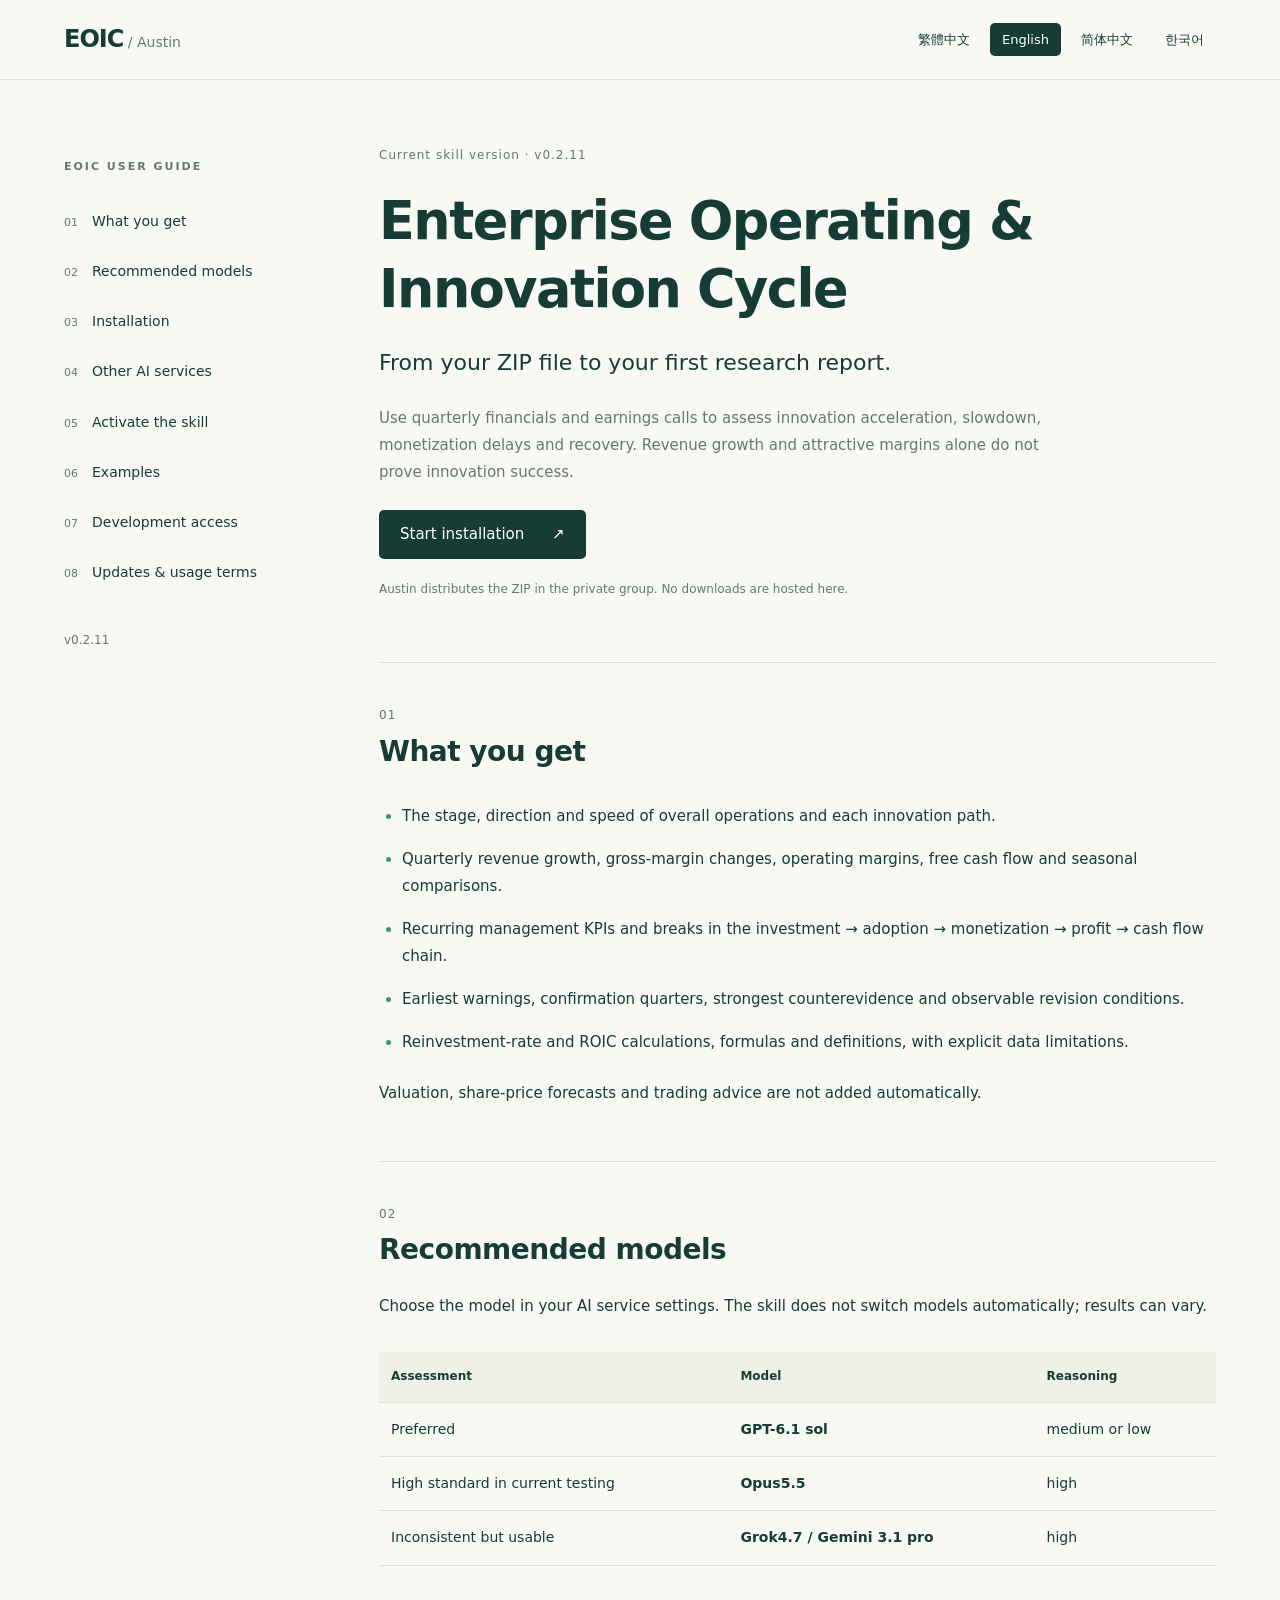
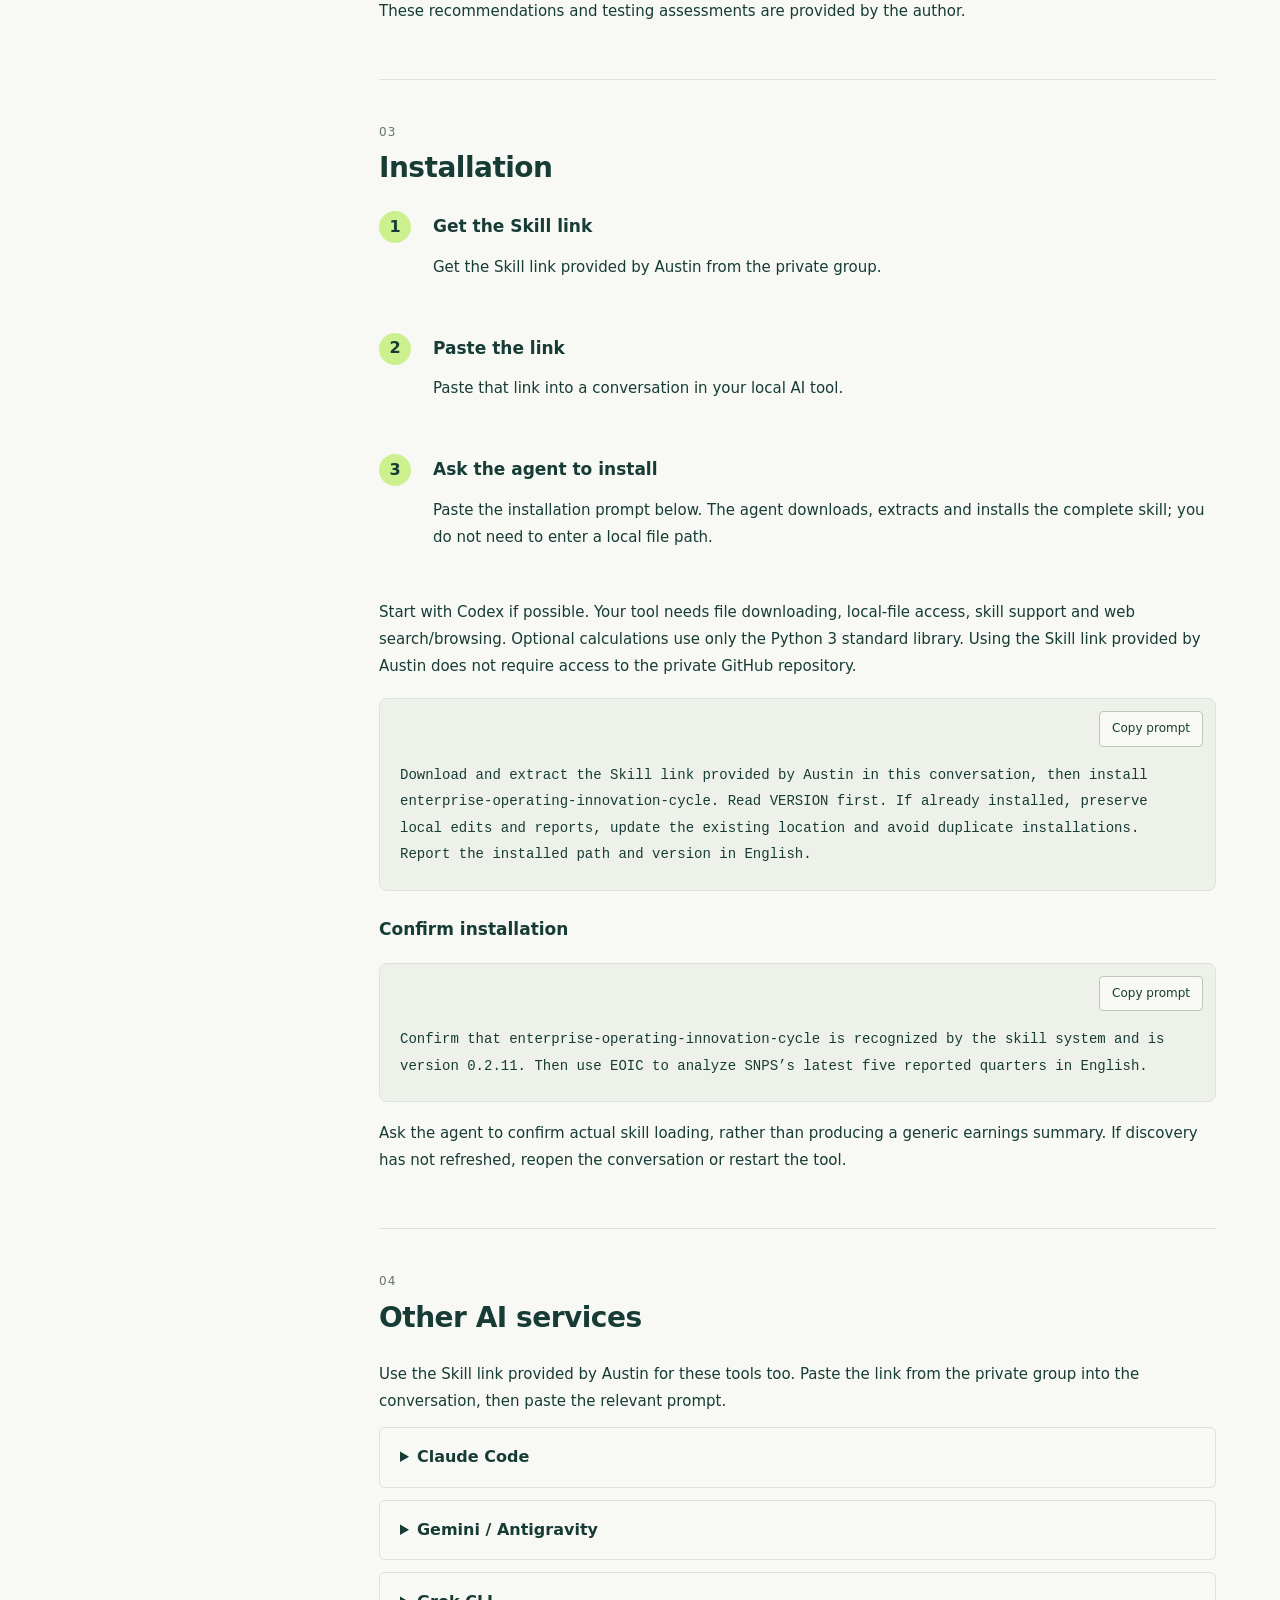
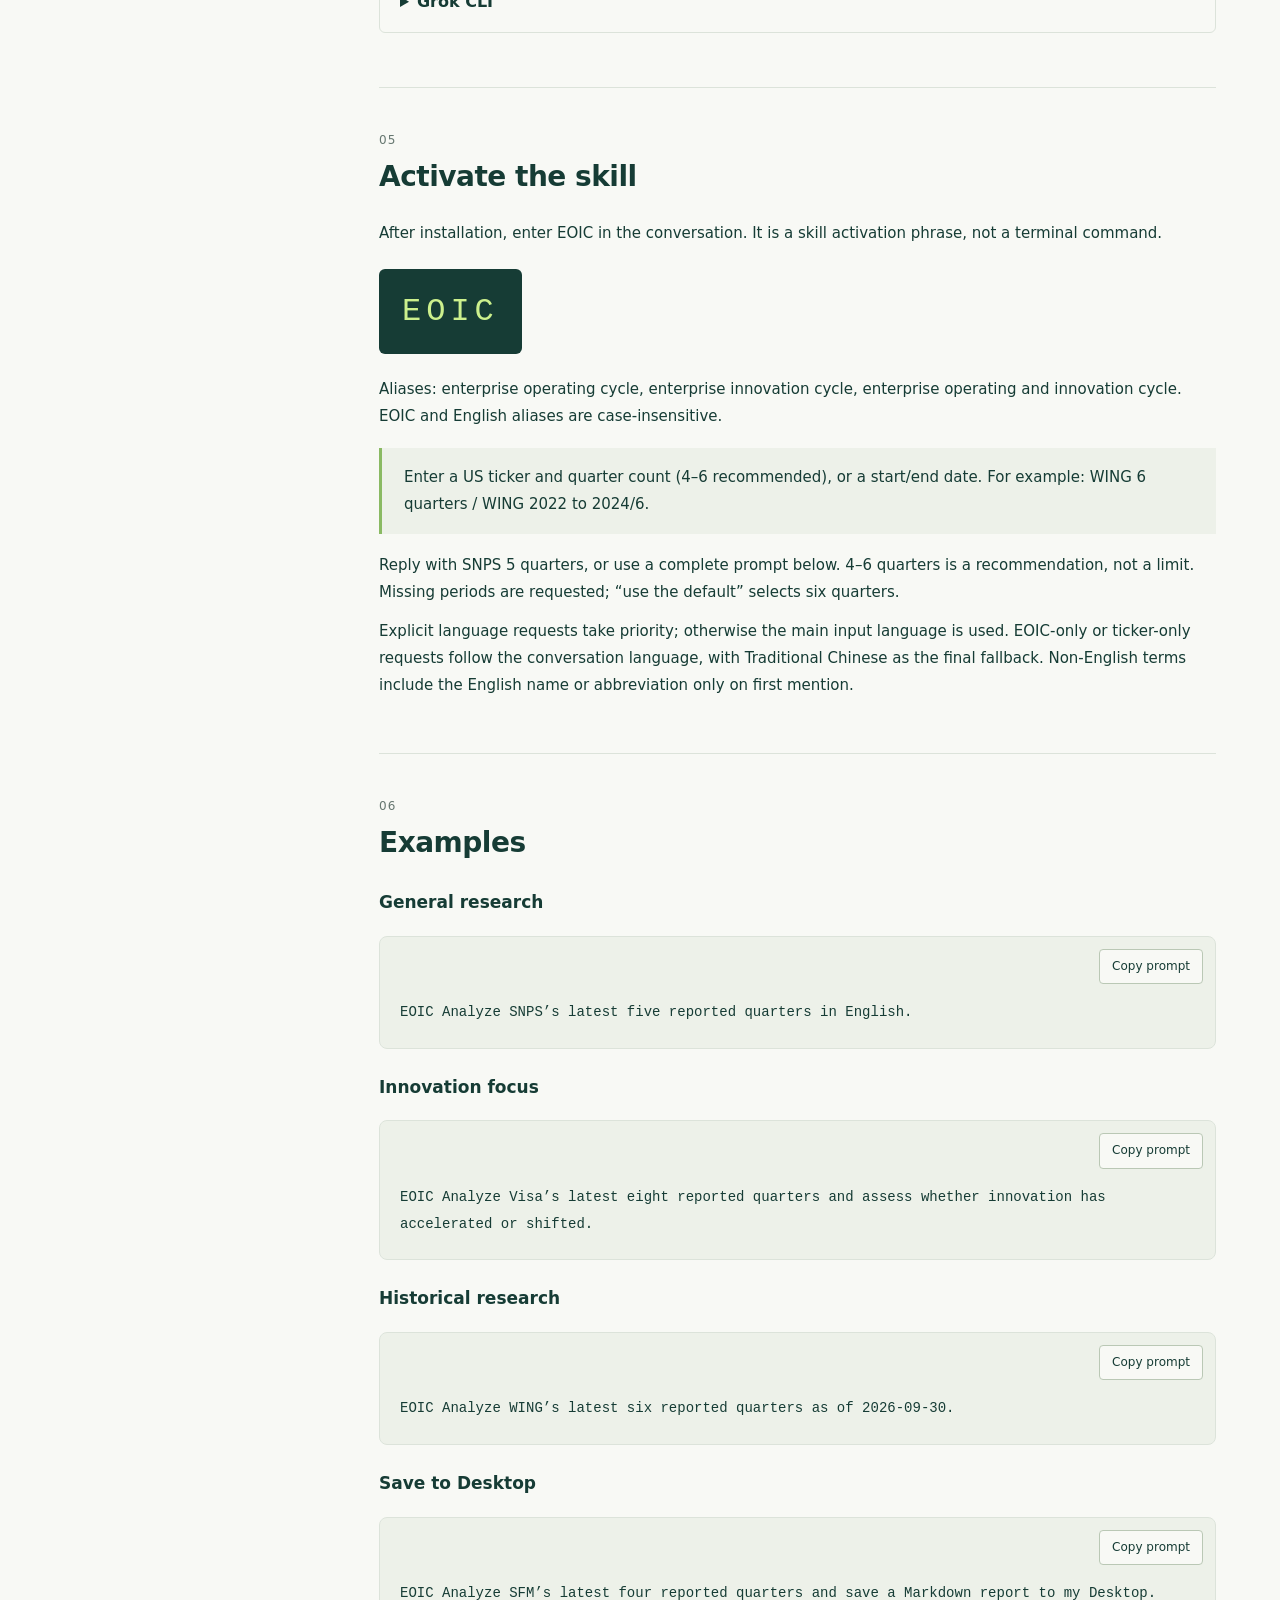
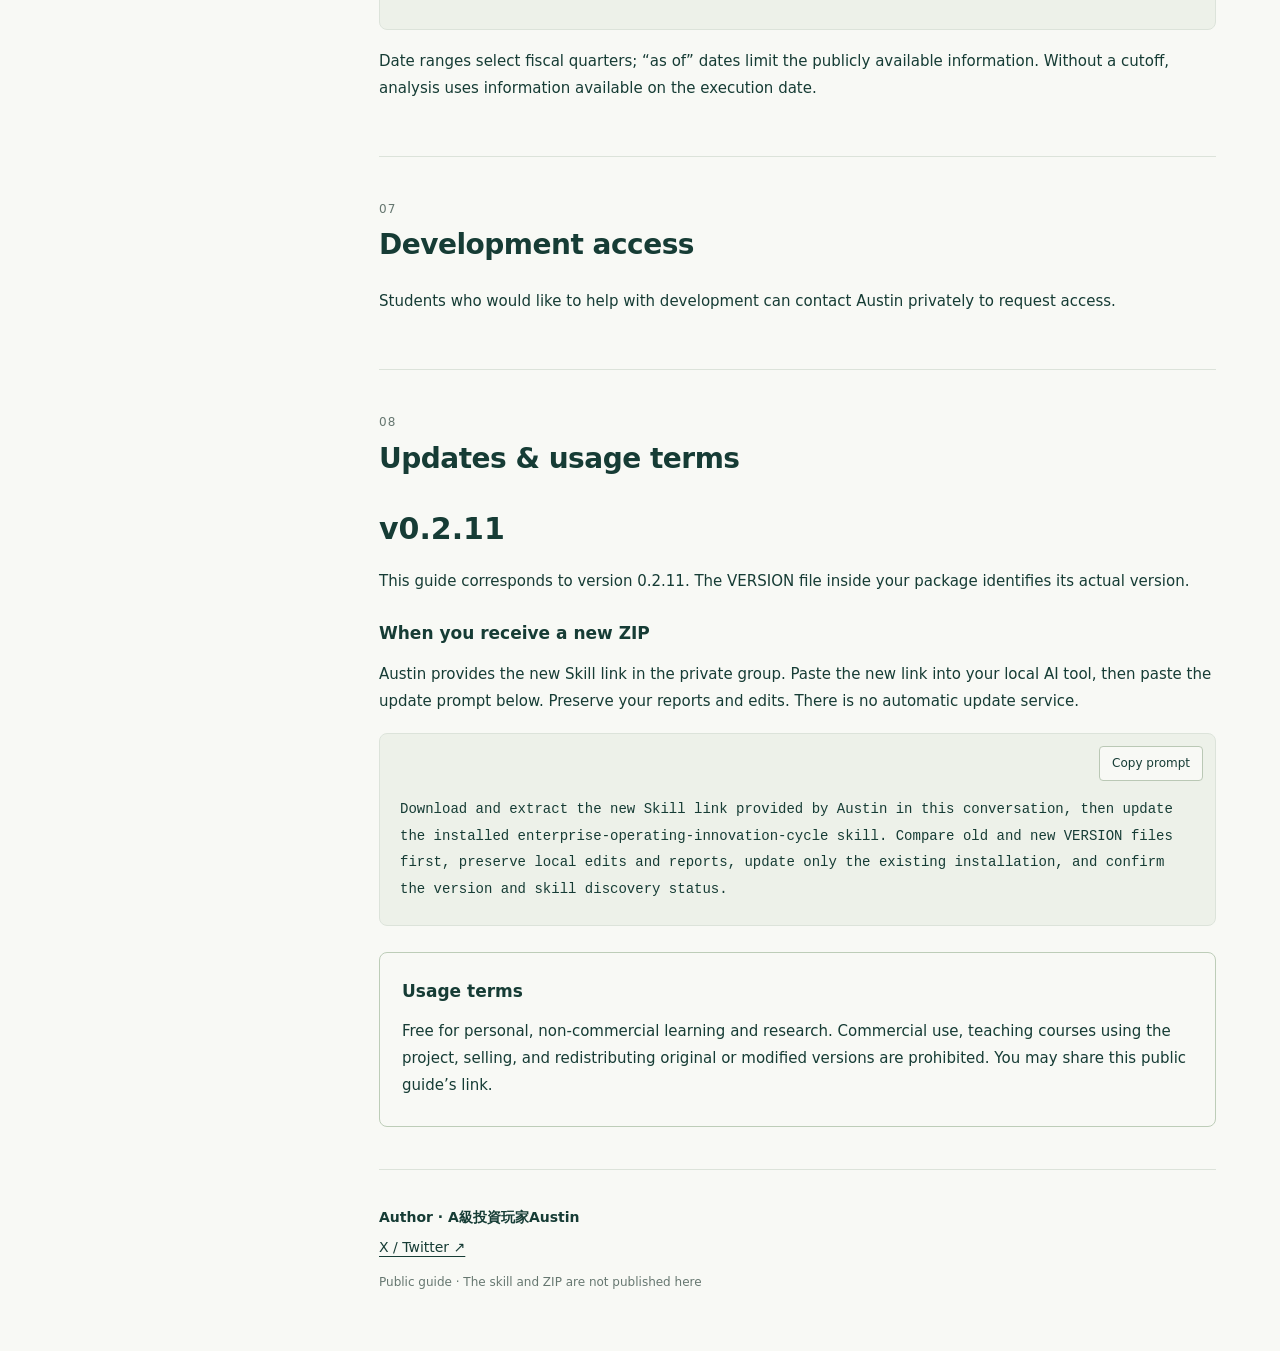
==== commit 258c95b0: "Use privately supplied Skill download links for installation" ====
--- a/en.html
+++ b/en.html
@@ -1,4 +1,4 @@
 <!doctype html>
 <html lang="en"><head><meta charset="utf-8"><meta name="viewport" content="width=device-width,initial-scale=1"><meta name="description" content="Use quarterly financials and earnings calls to assess innovation acceleration, slowdown, monetization delays and recovery. Revenue growth and attractive margins alone do not prove innovation success."><title>Enterprise Operating &amp; Innovation Cycle — EOIC</title><link rel="stylesheet" href="style.css"><link rel="icon" href="favicon.svg" type="image/svg+xml"></head><body>
 <a class="skip" href="#main">Skip to content</a><header><a class="brand" href="en.html">EOIC<span> / Austin</span></a><nav class="languages" aria-label="Language"><a href="index.html" lang="zh-Hant" >繁體中文</a><a href="en.html" lang="en" aria-current="page">English</a><a href="zh-cn.html" lang="zh-Hans" >简体中文</a><a href="ko.html" lang="ko" >한국어</a></nav></header>
-<div class="layout"><aside><div class="guide-label">EOIC USER GUIDE</div><nav aria-label="EOIC USER GUIDE"><a href="#outcomes"><span>01</span>What you get</a><a href="#models"><span>02</span>Recommended models</a><a href="#install"><span>03</span>Installation</a><a href="#services"><span>04</span>Other AI services</a><a href="#activate"><span>05</span>Activate the skill</a><a href="#examples"><span>06</span>Examples</a><a href="#development"><span>07</span>Development access</a><a href="#updates"><span>08</span>Updates &amp; usage terms</a></nav><div class="aside-version">v0.2.11</div></aside><main id="main"><div class="hero"><div class="eyebrow">Current skill version · v0.2.11</div><h1>Enterprise Operating &amp; Innovation Cycle</h1><div class="lead">From your ZIP file to your first research report.</div><p>Use quarterly financials and earnings calls to assess innovation acceleration, slowdown, monetization delays and recovery. Revenue growth and attractive margins alone do not prove innovation success.</p><a class="primary" href="#install">Start installation <span aria-hidden="true">↗</span></a><p class="distribution">Austin distributes the ZIP in the private group. No downloads are hosted here.</p></div><section id="outcomes"><div class="section-label">01</div><h2>What you get</h2><ul class="outcomes"><li>The stage, direction and speed of overall operations and each innovation path.</li><li>Quarterly revenue growth, gross-margin changes, operating margins, free cash flow and seasonal comparisons.</li><li>Recurring management KPIs and breaks in the investment → adoption → monetization → profit → cash flow chain.</li><li>Earliest warnings, confirmation quarters, strongest counterevidence and observable revision conditions.</li><li>Reinvestment-rate and ROIC calculations, formulas and definitions, with explicit data limitations.</li></ul><p>Valuation, share-price forecasts and trading advice are not added automatically.</p></section><section id="models"><div class="section-label">02</div><h2>Recommended models</h2><p>Choose the model in your AI service settings. The skill does not switch models automatically; results can vary.</p><div class="table-wrap"><table><thead><tr><th scope="col">Assessment</th><th scope="col">Model</th><th scope="col">Reasoning</th></tr></thead><tbody><tr><td>Preferred</td><td>GPT-6.1 sol</td><td>medium or low</td></tr><tr><td>High standard in current testing</td><td>Opus5.5</td><td>high</td></tr><tr><td>Inconsistent but usable</td><td>Grok4.7 / Gemini 3.1 pro</td><td>high</td></tr></tbody></table></div><p>These recommendations and testing assessments are provided by the author.</p></section><section id="install"><div class="section-label">03</div><h2>Installation</h2><ol class="steps"><li><h3>Get and extract the ZIP</h3><p>Download the version Austin shared in the private group. On Windows, use Extract All; on Mac, double-click the ZIP.</p></li><li><h3>Find the skill folder</h3><p>Locate the folder containing SKILL.md, METHODOLOGY.md and VERSION together. Keep the whole folder, not just SKILL.md.</p></li><li><h3>Ask your agent to install</h3><p>Open or specify that folder in a tool that supports local skills. Attach the folder or provide its full path. Replace the path placeholder below.</p></li></ol><p>Start with Codex if possible. Your tool needs local-file access, skill support and web search/browsing. Optional calculations use only the Python 3 standard library. Installing the group ZIP does not require access to the private GitHub repository.</p><div class="prompt"><button type="button" data-copy>Copy prompt</button><pre><code>Install the enterprise-operating-innovation-cycle skill from “full path to the extracted skill folder”. Read VERSION first. If already installed, preserve local edits and reports, update the existing location and avoid duplicate installations. Report the installed path and version in English.</code></pre></div><h3>Confirm installation</h3><div class="prompt"><button type="button" data-copy>Copy prompt</button><pre><code>Confirm that enterprise-operating-innovation-cycle is recognized by the skill system and is version 0.2.11. Then use EOIC to analyze SNPS’s latest five reported quarters in English.</code></pre></div><p>Ask the agent to confirm actual skill loading, rather than producing a generic earnings summary. If discovery has not refreshed, reopen the conversation or restart the tool.</p></section><section id="services"><div class="section-label">04</div><h2>Other AI services</h2><p>Use the extracted local folder for these tools too. You do not need to give the agent the private GitHub URL.</p><details><summary>Claude Code</summary><p>Open the folder in Claude Code or provide its full path, then request installation.</p><div class="prompt"><button type="button" data-copy>Copy prompt</button><pre><code>Install “full path to the skill folder” as the Claude Code personal skill enterprise-operating-innovation-cycle. Keep all reference files and preserve existing local edits. Confirm the installation path and VERSION.</code></pre></div></details><details><summary>Gemini / Antigravity</summary><p>Gemini users can use Antigravity. Open or specify the folder, then ask the agent to install and adapt it into an Antigravity Skill.</p><div class="prompt"><button type="button" data-copy>Copy prompt</button><pre><code>Install and adapt “full path to the skill folder” into an Antigravity Skill. Preserve the EOIC analysis method, language rules and reference files without changing the research requirements. Preserve existing local edits and confirm VERSION.</code></pre></div></details><details><summary>Grok CLI</summary><p>If your Grok CLI/agent supports local skills, provide the folder path and request installation. Skill support varies by CLI; ask the agent to confirm its supported installation method first.</p><div class="prompt"><button type="button" data-copy>Copy prompt</button><pre><code>Check whether this tool supports local skills. If supported, install enterprise-operating-innovation-cycle from “full path to the skill folder”, preserving reference files and local edits, and confirm the version. Otherwise explain the limitation.</code></pre></div></details></section><section id="activate"><div class="section-label">05</div><h2>Activate the skill</h2><p>After installation, enter EOIC in the conversation. It is a skill activation phrase, not a terminal command.</p><div class="activation">EOIC</div><p>Aliases: enterprise operating cycle, enterprise innovation cycle, enterprise operating and innovation cycle. EOIC and English aliases are case-insensitive.</p><blockquote>Enter a US ticker and quarter count (4–6 recommended), or a start/end date. For example: WING 6 quarters / WING 2022 to 2024/6.</blockquote><p>Reply with SNPS 5 quarters, or use a complete prompt below. 4–6 quarters is a recommendation, not a limit. Missing periods are requested; “use the default” selects six quarters.</p><p>Explicit language requests take priority; otherwise the main input language is used. EOIC-only or ticker-only requests follow the conversation language, with Traditional Chinese as the final fallback. Non-English terms include the English name or abbreviation only on first mention.</p></section><section id="examples"><div class="section-label">06</div><h2>Examples</h2><h3>General research</h3><div class="prompt"><button type="button" data-copy>Copy prompt</button><pre><code>EOIC Analyze SNPS’s latest five reported quarters in English.</code></pre></div><h3>Innovation focus</h3><div class="prompt"><button type="button" data-copy>Copy prompt</button><pre><code>EOIC Analyze Visa’s latest eight reported quarters and assess whether innovation has accelerated or shifted.</code></pre></div><h3>Historical research</h3><div class="prompt"><button type="button" data-copy>Copy prompt</button><pre><code>EOIC Analyze WING’s latest six reported quarters as of 2026-09-30.</code></pre></div><h3>Save to Desktop</h3><div class="prompt"><button type="button" data-copy>Copy prompt</button><pre><code>EOIC Analyze SFM’s latest four reported quarters and save a Markdown report to my Desktop.</code></pre></div><p>Date ranges select fiscal quarters; “as of” dates limit the publicly available information. Without a cutoff, analysis uses information available on the execution date.</p></section><section id="development"><div class="section-label">07</div><h2>Development access</h2><p>Students who would like to help with development can contact Austin privately to request access.</p></section><section id="updates"><div class="section-label">08</div><h2>Updates &amp; usage terms</h2><div class="version">v0.2.11</div><p>This guide corresponds to version 0.2.11. The VERSION file inside your package identifies its actual version.</p><h3>When you receive a new ZIP</h3><p>Austin distributes new versions in the private group. Download and extract the new ZIP, then ask your agent to update the existing installation from the new folder. Preserve your own reports and edits. There is no automatic update service.</p><div class="prompt"><button type="button" data-copy>Copy prompt</button><pre><code>Update the installed enterprise-operating-innovation-cycle skill from “full path to the new skill folder”. Compare old and new VERSION files first, preserve local edits and reports, update only the existing installation, and confirm the version and skill discovery status.</code></pre></div><div class="terms"><h3>Usage terms</h3><p>Free for personal, non-commercial learning and research. Commercial use, teaching courses using the project, selling, and redistributing original or modified versions are prohibited. You may share this public guide’s link.</p></div></section><footer><strong>Author · A級投資玩家Austin</strong><a href="https://x.com/austinsayhi" target="_blank" rel="noopener noreferrer">X / Twitter ↗</a><p>Public guide · The skill and ZIP are not published here</p></footer></main></div><div id="status" role="status" aria-live="polite"></div><script>window.copyLabels=["Copied", "Select the text and copy it manually"];</script><script src="guide.js"></script></body></html>+<div class="layout"><aside><div class="guide-label">EOIC USER GUIDE</div><nav aria-label="EOIC USER GUIDE"><a href="#outcomes"><span>01</span>What you get</a><a href="#models"><span>02</span>Recommended models</a><a href="#install"><span>03</span>Installation</a><a href="#services"><span>04</span>Other AI services</a><a href="#activate"><span>05</span>Activate the skill</a><a href="#examples"><span>06</span>Examples</a><a href="#development"><span>07</span>Development access</a><a href="#updates"><span>08</span>Updates &amp; usage terms</a></nav><div class="aside-version">v0.2.11</div></aside><main id="main"><div class="hero"><div class="eyebrow">Current skill version · v0.2.11</div><h1>Enterprise Operating &amp; Innovation Cycle</h1><div class="lead">From your ZIP file to your first research report.</div><p>Use quarterly financials and earnings calls to assess innovation acceleration, slowdown, monetization delays and recovery. Revenue growth and attractive margins alone do not prove innovation success.</p><a class="primary" href="#install">Start installation <span aria-hidden="true">↗</span></a><p class="distribution">Austin distributes the ZIP in the private group. No downloads are hosted here.</p></div><section id="outcomes"><div class="section-label">01</div><h2>What you get</h2><ul class="outcomes"><li>The stage, direction and speed of overall operations and each innovation path.</li><li>Quarterly revenue growth, gross-margin changes, operating margins, free cash flow and seasonal comparisons.</li><li>Recurring management KPIs and breaks in the investment → adoption → monetization → profit → cash flow chain.</li><li>Earliest warnings, confirmation quarters, strongest counterevidence and observable revision conditions.</li><li>Reinvestment-rate and ROIC calculations, formulas and definitions, with explicit data limitations.</li></ul><p>Valuation, share-price forecasts and trading advice are not added automatically.</p></section><section id="models"><div class="section-label">02</div><h2>Recommended models</h2><p>Choose the model in your AI service settings. The skill does not switch models automatically; results can vary.</p><div class="table-wrap"><table><thead><tr><th scope="col">Assessment</th><th scope="col">Model</th><th scope="col">Reasoning</th></tr></thead><tbody><tr><td>Preferred</td><td>GPT-6.1 sol</td><td>medium or low</td></tr><tr><td>High standard in current testing</td><td>Opus5.5</td><td>high</td></tr><tr><td>Inconsistent but usable</td><td>Grok4.7 / Gemini 3.1 pro</td><td>high</td></tr></tbody></table></div><p>These recommendations and testing assessments are provided by the author.</p></section><section id="install"><div class="section-label">03</div><h2>Installation</h2><ol class="steps"><li><h3>Get the Skill link</h3><p>Get the Skill link provided by Austin from the private group.</p></li><li><h3>Paste the link</h3><p>Paste that link into a conversation in your local AI tool.</p></li><li><h3>Ask the agent to install</h3><p>Paste the installation prompt below. The agent downloads, extracts and installs the complete skill; you do not need to enter a local file path.</p></li></ol><p>Start with Codex if possible. Your tool needs file downloading, local-file access, skill support and web search/browsing. Optional calculations use only the Python 3 standard library. Using the Skill link provided by Austin does not require access to the private GitHub repository.</p><div class="prompt"><button type="button" data-copy>Copy prompt</button><pre><code>Download and extract the Skill link provided by Austin in this conversation, then install enterprise-operating-innovation-cycle. Read VERSION first. If already installed, preserve local edits and reports, update the existing location and avoid duplicate installations. Report the installed path and version in English.</code></pre></div><h3>Confirm installation</h3><div class="prompt"><button type="button" data-copy>Copy prompt</button><pre><code>Confirm that enterprise-operating-innovation-cycle is recognized by the skill system and is version 0.2.11. Then use EOIC to analyze SNPS’s latest five reported quarters in English.</code></pre></div><p>Ask the agent to confirm actual skill loading, rather than producing a generic earnings summary. If discovery has not refreshed, reopen the conversation or restart the tool.</p></section><section id="services"><div class="section-label">04</div><h2>Other AI services</h2><p>Use the Skill link provided by Austin for these tools too. Paste the link from the private group into the conversation, then paste the relevant prompt.</p><details><summary>Claude Code</summary><p>Paste the Skill link provided by Austin into Claude Code, then ask it to download and install the skill.</p><div class="prompt"><button type="button" data-copy>Copy prompt</button><pre><code>Download and extract the Skill link provided by Austin in this conversation, then install it as the Claude Code personal skill enterprise-operating-innovation-cycle. Keep all reference files and preserve existing local edits. Confirm the installation path and VERSION.</code></pre></div></details><details><summary>Gemini / Antigravity</summary><p>Paste the Skill link provided by Austin into Antigravity, then ask it to download, install and adapt it into an Antigravity Skill.</p><div class="prompt"><button type="button" data-copy>Copy prompt</button><pre><code>Download and extract the Skill link provided by Austin in this conversation, then install and adapt it into an Antigravity Skill. Preserve the EOIC analysis method, language rules and reference files without changing the research requirements. Preserve existing local edits and confirm VERSION.</code></pre></div></details><details><summary>Grok CLI</summary><p>Paste the Skill link provided by Austin into Grok CLI, then ask it to download and install the skill.</p><div class="prompt"><button type="button" data-copy>Copy prompt</button><pre><code>Download and extract the Skill link provided by Austin in this conversation, then install the complete enterprise-operating-innovation-cycle skill into ~/.grok/skills/enterprise-operating-innovation-cycle/. Read VERSION first and preserve all reference files and local edits. Update an existing installation without duplicating it. Report the installation path and version.</code></pre></div></details></section><section id="activate"><div class="section-label">05</div><h2>Activate the skill</h2><p>After installation, enter EOIC in the conversation. It is a skill activation phrase, not a terminal command.</p><div class="activation">EOIC</div><p>Aliases: enterprise operating cycle, enterprise innovation cycle, enterprise operating and innovation cycle. EOIC and English aliases are case-insensitive.</p><blockquote>Enter a US ticker and quarter count (4–6 recommended), or a start/end date. For example: WING 6 quarters / WING 2022 to 2024/6.</blockquote><p>Reply with SNPS 5 quarters, or use a complete prompt below. 4–6 quarters is a recommendation, not a limit. Missing periods are requested; “use the default” selects six quarters.</p><p>Explicit language requests take priority; otherwise the main input language is used. EOIC-only or ticker-only requests follow the conversation language, with Traditional Chinese as the final fallback. Non-English terms include the English name or abbreviation only on first mention.</p></section><section id="examples"><div class="section-label">06</div><h2>Examples</h2><h3>General research</h3><div class="prompt"><button type="button" data-copy>Copy prompt</button><pre><code>EOIC Analyze SNPS’s latest five reported quarters in English.</code></pre></div><h3>Innovation focus</h3><div class="prompt"><button type="button" data-copy>Copy prompt</button><pre><code>EOIC Analyze Visa’s latest eight reported quarters and assess whether innovation has accelerated or shifted.</code></pre></div><h3>Historical research</h3><div class="prompt"><button type="button" data-copy>Copy prompt</button><pre><code>EOIC Analyze WING’s latest six reported quarters as of 2026-09-30.</code></pre></div><h3>Save to Desktop</h3><div class="prompt"><button type="button" data-copy>Copy prompt</button><pre><code>EOIC Analyze SFM’s latest four reported quarters and save a Markdown report to my Desktop.</code></pre></div><p>Date ranges select fiscal quarters; “as of” dates limit the publicly available information. Without a cutoff, analysis uses information available on the execution date.</p></section><section id="development"><div class="section-label">07</div><h2>Development access</h2><p>Students who would like to help with development can contact Austin privately to request access.</p></section><section id="updates"><div class="section-label">08</div><h2>Updates &amp; usage terms</h2><div class="version">v0.2.11</div><p>This guide corresponds to version 0.2.11. The VERSION file inside your package identifies its actual version.</p><h3>When you receive a new ZIP</h3><p>Austin provides the new Skill link in the private group. Paste the new link into your local AI tool, then paste the update prompt below. Preserve your reports and edits. There is no automatic update service.</p><div class="prompt"><button type="button" data-copy>Copy prompt</button><pre><code>Download and extract the new Skill link provided by Austin in this conversation, then update the installed enterprise-operating-innovation-cycle skill. Compare old and new VERSION files first, preserve local edits and reports, update only the existing installation, and confirm the version and skill discovery status.</code></pre></div><div class="terms"><h3>Usage terms</h3><p>Free for personal, non-commercial learning and research. Commercial use, teaching courses using the project, selling, and redistributing original or modified versions are prohibited. You may share this public guide’s link.</p></div></section><footer><strong>Author · A級投資玩家Austin</strong><a href="https://x.com/austinsayhi" target="_blank" rel="noopener noreferrer">X / Twitter ↗</a><p>Public guide · The skill and ZIP are not published here</p></footer></main></div><div id="status" role="status" aria-live="polite"></div><script>window.copyLabels=["Copied", "Select the text and copy it manually"];</script><script src="guide.js"></script></body></html>
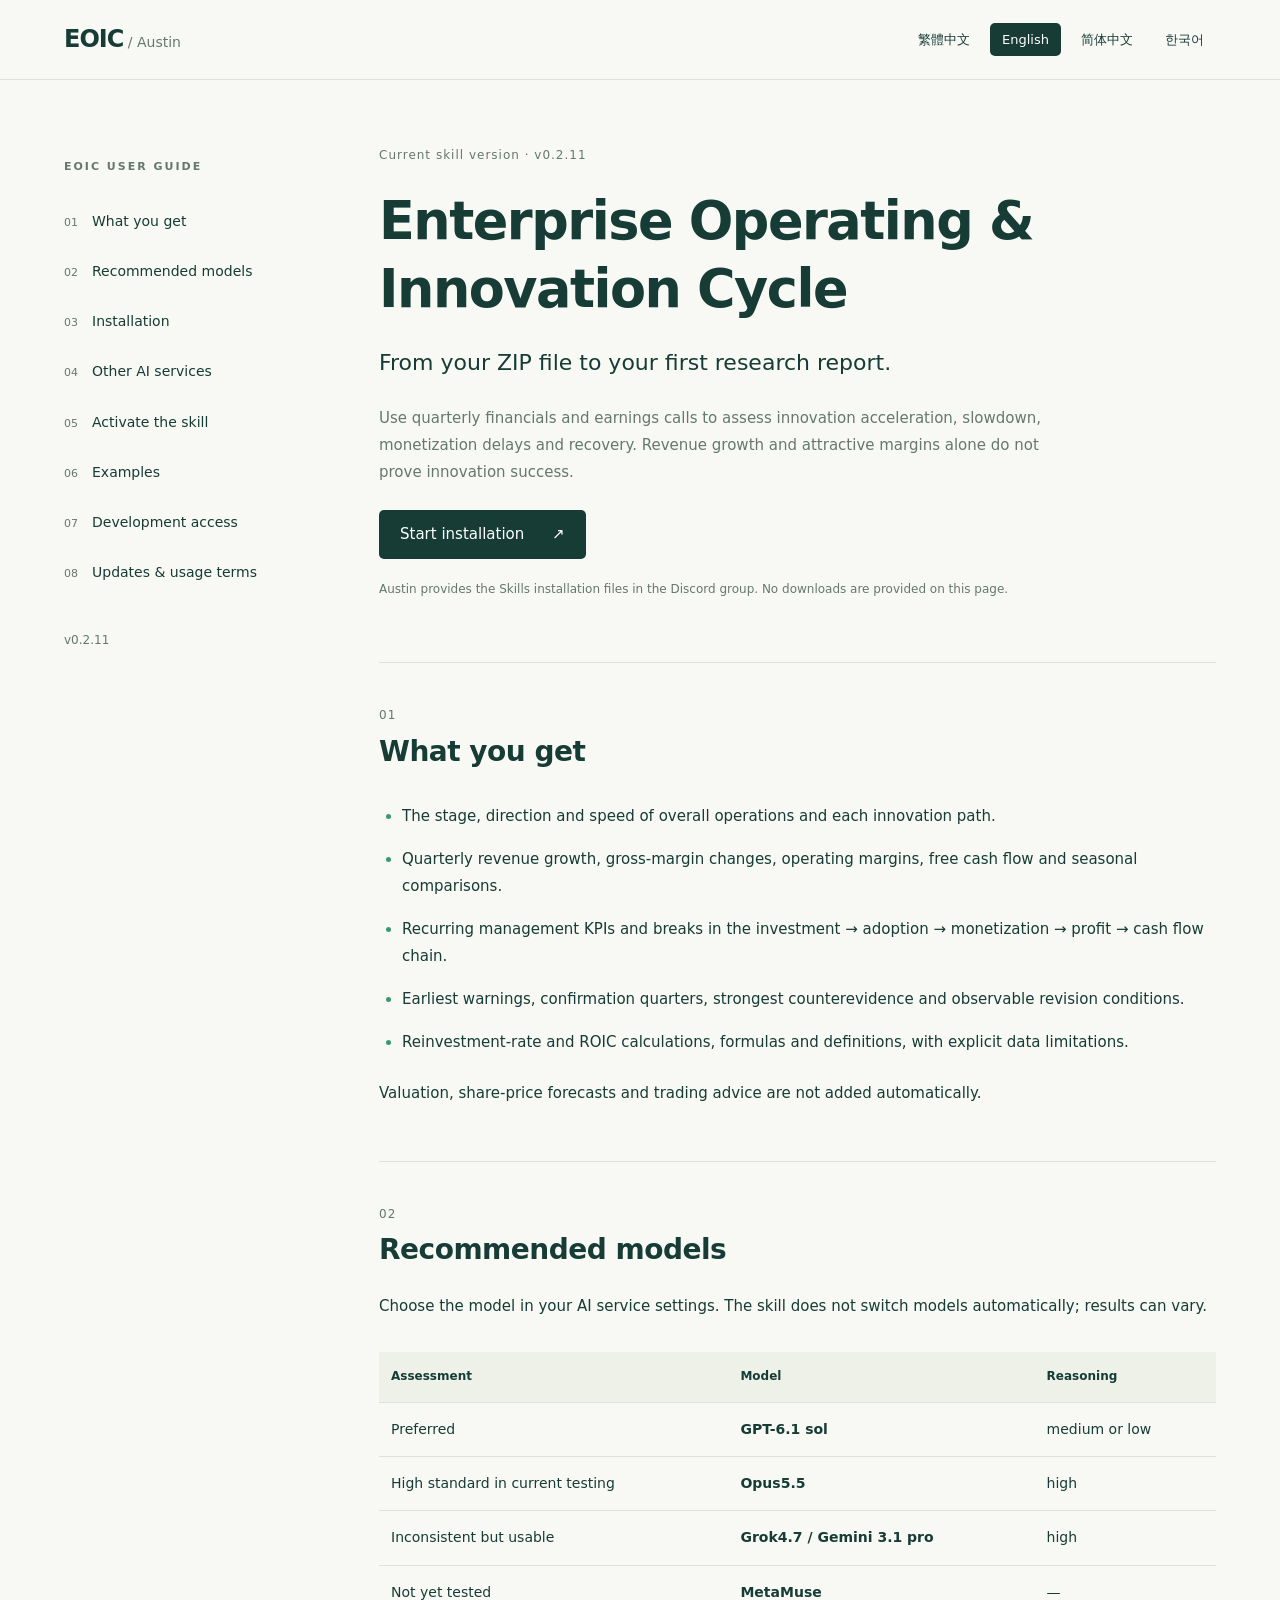
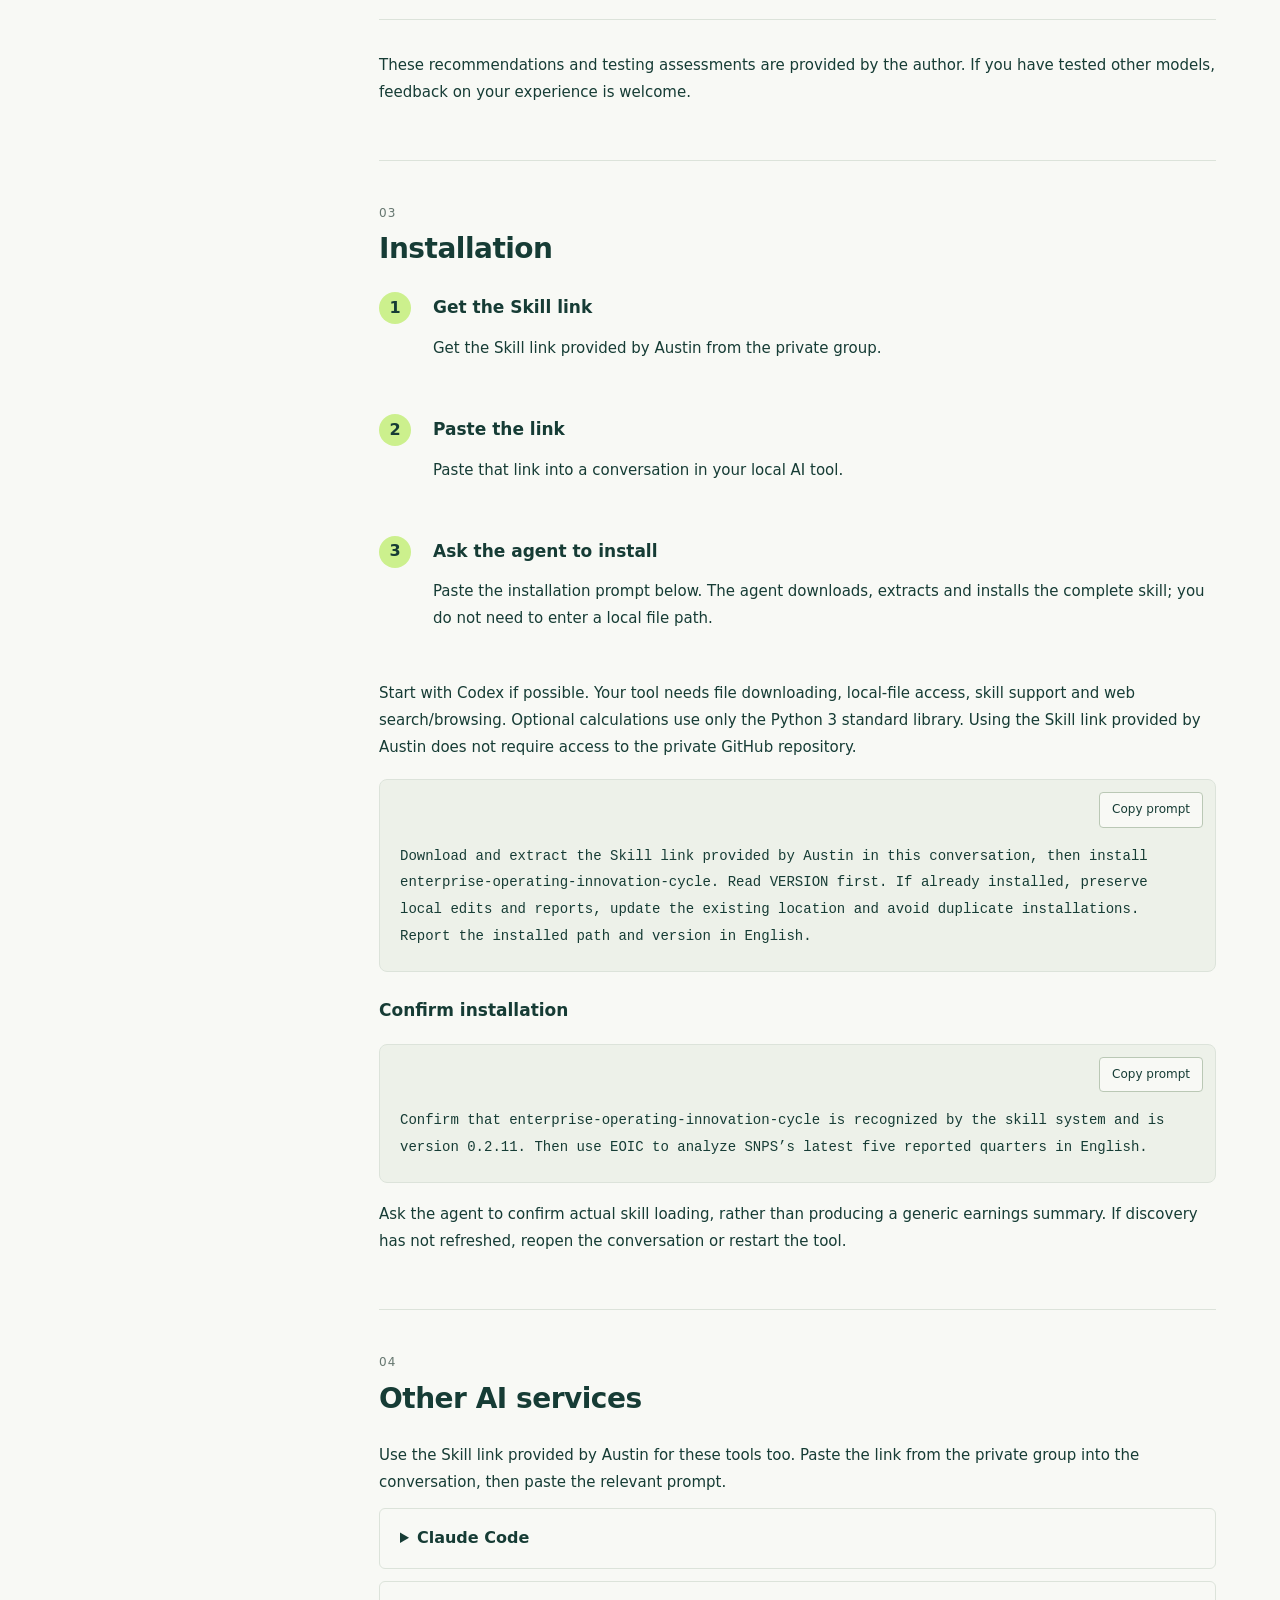
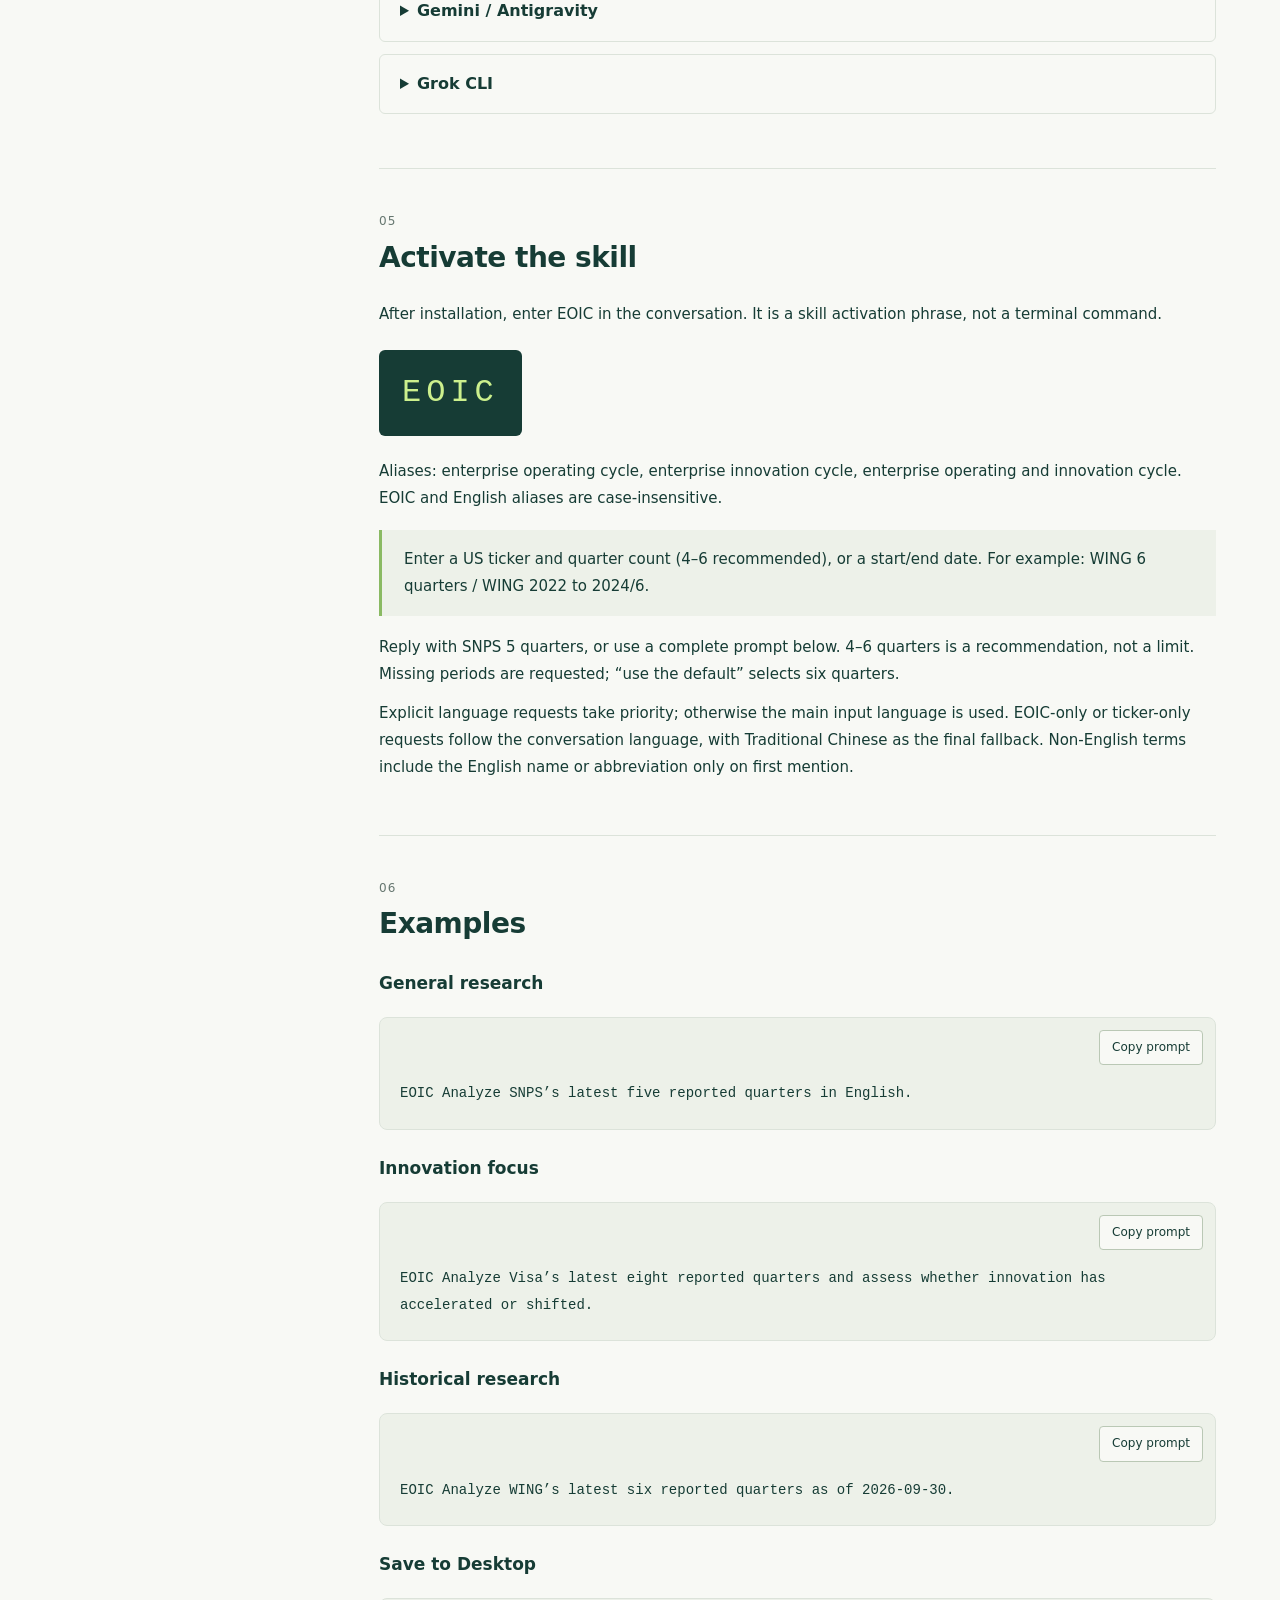
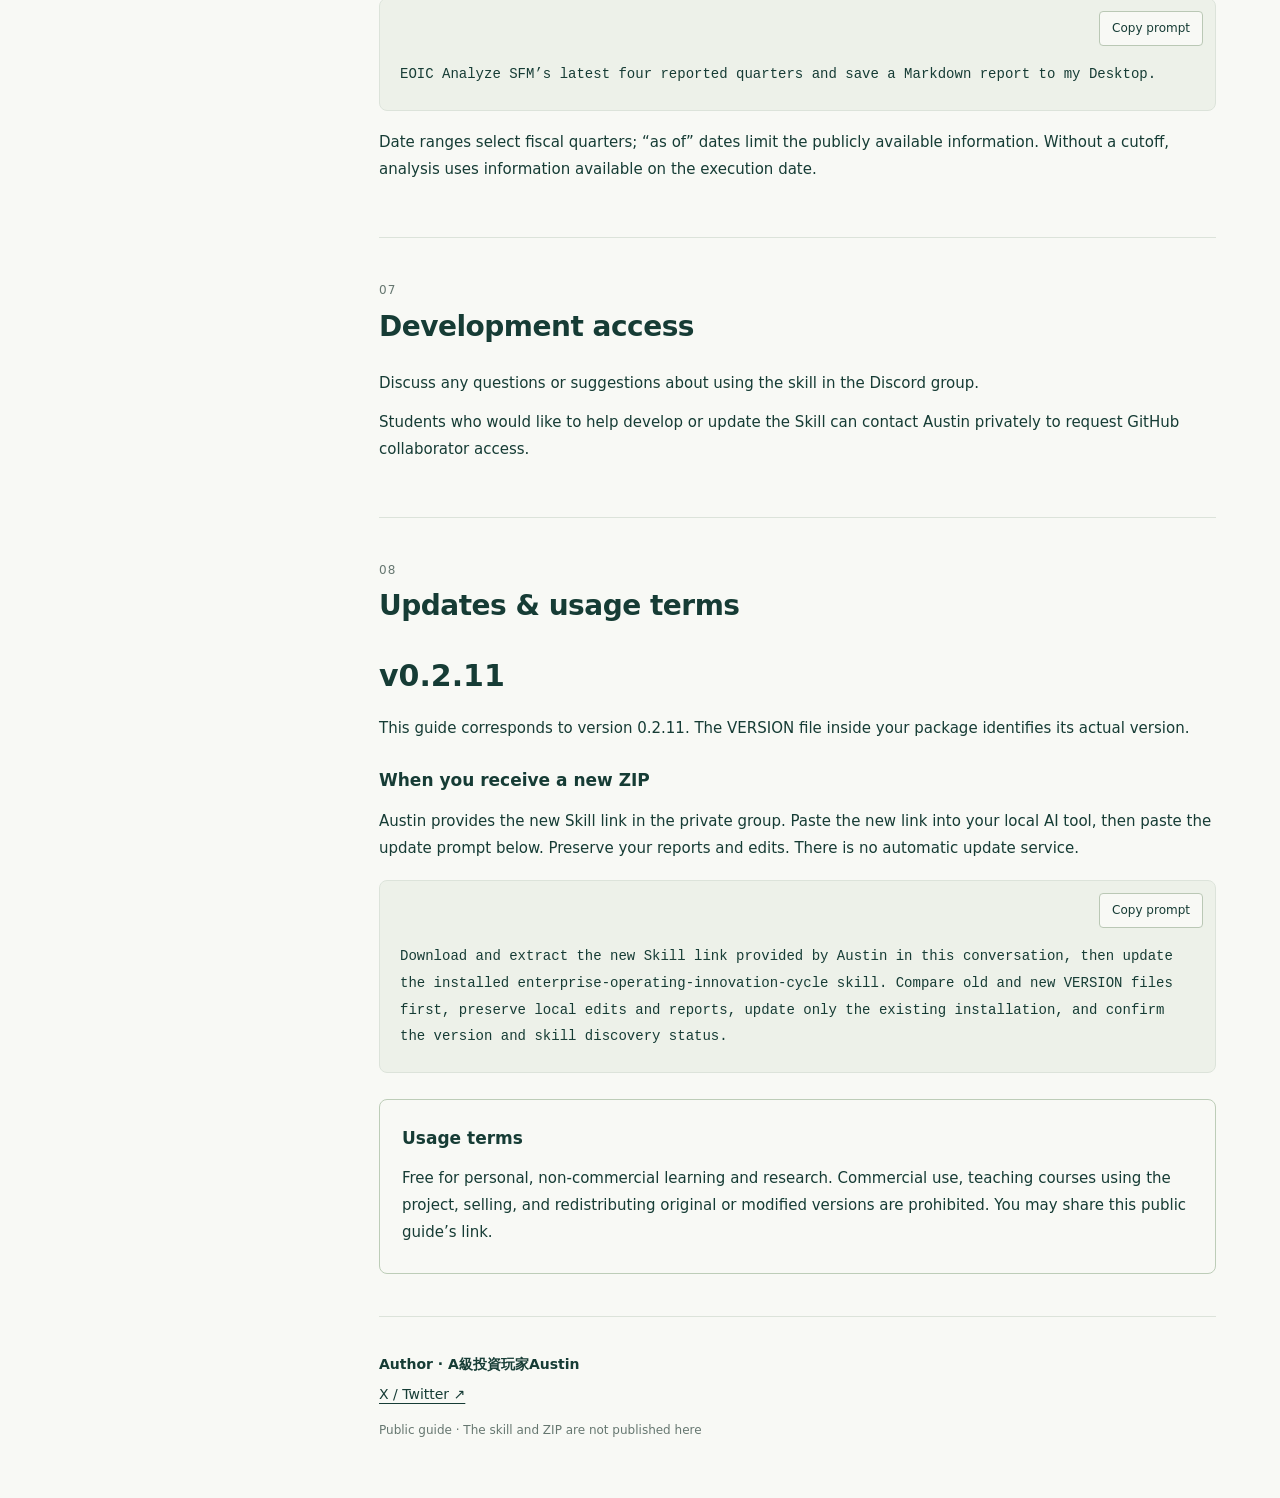
==== commit 9a2c6bfa: "Update Discord support, collaborator access and model guidance" ====
--- a/en.html
+++ b/en.html
@@ -1,4 +1,4 @@
 <!doctype html>
 <html lang="en"><head><meta charset="utf-8"><meta name="viewport" content="width=device-width,initial-scale=1"><meta name="description" content="Use quarterly financials and earnings calls to assess innovation acceleration, slowdown, monetization delays and recovery. Revenue growth and attractive margins alone do not prove innovation success."><title>Enterprise Operating &amp; Innovation Cycle — EOIC</title><link rel="stylesheet" href="style.css"><link rel="icon" href="favicon.svg" type="image/svg+xml"></head><body>
 <a class="skip" href="#main">Skip to content</a><header><a class="brand" href="en.html">EOIC<span> / Austin</span></a><nav class="languages" aria-label="Language"><a href="index.html" lang="zh-Hant" >繁體中文</a><a href="en.html" lang="en" aria-current="page">English</a><a href="zh-cn.html" lang="zh-Hans" >简体中文</a><a href="ko.html" lang="ko" >한국어</a></nav></header>
-<div class="layout"><aside><div class="guide-label">EOIC USER GUIDE</div><nav aria-label="EOIC USER GUIDE"><a href="#outcomes"><span>01</span>What you get</a><a href="#models"><span>02</span>Recommended models</a><a href="#install"><span>03</span>Installation</a><a href="#services"><span>04</span>Other AI services</a><a href="#activate"><span>05</span>Activate the skill</a><a href="#examples"><span>06</span>Examples</a><a href="#development"><span>07</span>Development access</a><a href="#updates"><span>08</span>Updates &amp; usage terms</a></nav><div class="aside-version">v0.2.11</div></aside><main id="main"><div class="hero"><div class="eyebrow">Current skill version · v0.2.11</div><h1>Enterprise Operating &amp; Innovation Cycle</h1><div class="lead">From your ZIP file to your first research report.</div><p>Use quarterly financials and earnings calls to assess innovation acceleration, slowdown, monetization delays and recovery. Revenue growth and attractive margins alone do not prove innovation success.</p><a class="primary" href="#install">Start installation <span aria-hidden="true">↗</span></a><p class="distribution">Austin distributes the ZIP in the private group. No downloads are hosted here.</p></div><section id="outcomes"><div class="section-label">01</div><h2>What you get</h2><ul class="outcomes"><li>The stage, direction and speed of overall operations and each innovation path.</li><li>Quarterly revenue growth, gross-margin changes, operating margins, free cash flow and seasonal comparisons.</li><li>Recurring management KPIs and breaks in the investment → adoption → monetization → profit → cash flow chain.</li><li>Earliest warnings, confirmation quarters, strongest counterevidence and observable revision conditions.</li><li>Reinvestment-rate and ROIC calculations, formulas and definitions, with explicit data limitations.</li></ul><p>Valuation, share-price forecasts and trading advice are not added automatically.</p></section><section id="models"><div class="section-label">02</div><h2>Recommended models</h2><p>Choose the model in your AI service settings. The skill does not switch models automatically; results can vary.</p><div class="table-wrap"><table><thead><tr><th scope="col">Assessment</th><th scope="col">Model</th><th scope="col">Reasoning</th></tr></thead><tbody><tr><td>Preferred</td><td>GPT-6.1 sol</td><td>medium or low</td></tr><tr><td>High standard in current testing</td><td>Opus5.5</td><td>high</td></tr><tr><td>Inconsistent but usable</td><td>Grok4.7 / Gemini 3.1 pro</td><td>high</td></tr></tbody></table></div><p>These recommendations and testing assessments are provided by the author.</p></section><section id="install"><div class="section-label">03</div><h2>Installation</h2><ol class="steps"><li><h3>Get the Skill link</h3><p>Get the Skill link provided by Austin from the private group.</p></li><li><h3>Paste the link</h3><p>Paste that link into a conversation in your local AI tool.</p></li><li><h3>Ask the agent to install</h3><p>Paste the installation prompt below. The agent downloads, extracts and installs the complete skill; you do not need to enter a local file path.</p></li></ol><p>Start with Codex if possible. Your tool needs file downloading, local-file access, skill support and web search/browsing. Optional calculations use only the Python 3 standard library. Using the Skill link provided by Austin does not require access to the private GitHub repository.</p><div class="prompt"><button type="button" data-copy>Copy prompt</button><pre><code>Download and extract the Skill link provided by Austin in this conversation, then install enterprise-operating-innovation-cycle. Read VERSION first. If already installed, preserve local edits and reports, update the existing location and avoid duplicate installations. Report the installed path and version in English.</code></pre></div><h3>Confirm installation</h3><div class="prompt"><button type="button" data-copy>Copy prompt</button><pre><code>Confirm that enterprise-operating-innovation-cycle is recognized by the skill system and is version 0.2.11. Then use EOIC to analyze SNPS’s latest five reported quarters in English.</code></pre></div><p>Ask the agent to confirm actual skill loading, rather than producing a generic earnings summary. If discovery has not refreshed, reopen the conversation or restart the tool.</p></section><section id="services"><div class="section-label">04</div><h2>Other AI services</h2><p>Use the Skill link provided by Austin for these tools too. Paste the link from the private group into the conversation, then paste the relevant prompt.</p><details><summary>Claude Code</summary><p>Paste the Skill link provided by Austin into Claude Code, then ask it to download and install the skill.</p><div class="prompt"><button type="button" data-copy>Copy prompt</button><pre><code>Download and extract the Skill link provided by Austin in this conversation, then install it as the Claude Code personal skill enterprise-operating-innovation-cycle. Keep all reference files and preserve existing local edits. Confirm the installation path and VERSION.</code></pre></div></details><details><summary>Gemini / Antigravity</summary><p>Paste the Skill link provided by Austin into Antigravity, then ask it to download, install and adapt it into an Antigravity Skill.</p><div class="prompt"><button type="button" data-copy>Copy prompt</button><pre><code>Download and extract the Skill link provided by Austin in this conversation, then install and adapt it into an Antigravity Skill. Preserve the EOIC analysis method, language rules and reference files without changing the research requirements. Preserve existing local edits and confirm VERSION.</code></pre></div></details><details><summary>Grok CLI</summary><p>Paste the Skill link provided by Austin into Grok CLI, then ask it to download and install the skill.</p><div class="prompt"><button type="button" data-copy>Copy prompt</button><pre><code>Download and extract the Skill link provided by Austin in this conversation, then install the complete enterprise-operating-innovation-cycle skill into ~/.grok/skills/enterprise-operating-innovation-cycle/. Read VERSION first and preserve all reference files and local edits. Update an existing installation without duplicating it. Report the installation path and version.</code></pre></div></details></section><section id="activate"><div class="section-label">05</div><h2>Activate the skill</h2><p>After installation, enter EOIC in the conversation. It is a skill activation phrase, not a terminal command.</p><div class="activation">EOIC</div><p>Aliases: enterprise operating cycle, enterprise innovation cycle, enterprise operating and innovation cycle. EOIC and English aliases are case-insensitive.</p><blockquote>Enter a US ticker and quarter count (4–6 recommended), or a start/end date. For example: WING 6 quarters / WING 2022 to 2024/6.</blockquote><p>Reply with SNPS 5 quarters, or use a complete prompt below. 4–6 quarters is a recommendation, not a limit. Missing periods are requested; “use the default” selects six quarters.</p><p>Explicit language requests take priority; otherwise the main input language is used. EOIC-only or ticker-only requests follow the conversation language, with Traditional Chinese as the final fallback. Non-English terms include the English name or abbreviation only on first mention.</p></section><section id="examples"><div class="section-label">06</div><h2>Examples</h2><h3>General research</h3><div class="prompt"><button type="button" data-copy>Copy prompt</button><pre><code>EOIC Analyze SNPS’s latest five reported quarters in English.</code></pre></div><h3>Innovation focus</h3><div class="prompt"><button type="button" data-copy>Copy prompt</button><pre><code>EOIC Analyze Visa’s latest eight reported quarters and assess whether innovation has accelerated or shifted.</code></pre></div><h3>Historical research</h3><div class="prompt"><button type="button" data-copy>Copy prompt</button><pre><code>EOIC Analyze WING’s latest six reported quarters as of 2026-09-30.</code></pre></div><h3>Save to Desktop</h3><div class="prompt"><button type="button" data-copy>Copy prompt</button><pre><code>EOIC Analyze SFM’s latest four reported quarters and save a Markdown report to my Desktop.</code></pre></div><p>Date ranges select fiscal quarters; “as of” dates limit the publicly available information. Without a cutoff, analysis uses information available on the execution date.</p></section><section id="development"><div class="section-label">07</div><h2>Development access</h2><p>Students who would like to help with development can contact Austin privately to request access.</p></section><section id="updates"><div class="section-label">08</div><h2>Updates &amp; usage terms</h2><div class="version">v0.2.11</div><p>This guide corresponds to version 0.2.11. The VERSION file inside your package identifies its actual version.</p><h3>When you receive a new ZIP</h3><p>Austin provides the new Skill link in the private group. Paste the new link into your local AI tool, then paste the update prompt below. Preserve your reports and edits. There is no automatic update service.</p><div class="prompt"><button type="button" data-copy>Copy prompt</button><pre><code>Download and extract the new Skill link provided by Austin in this conversation, then update the installed enterprise-operating-innovation-cycle skill. Compare old and new VERSION files first, preserve local edits and reports, update only the existing installation, and confirm the version and skill discovery status.</code></pre></div><div class="terms"><h3>Usage terms</h3><p>Free for personal, non-commercial learning and research. Commercial use, teaching courses using the project, selling, and redistributing original or modified versions are prohibited. You may share this public guide’s link.</p></div></section><footer><strong>Author · A級投資玩家Austin</strong><a href="https://x.com/austinsayhi" target="_blank" rel="noopener noreferrer">X / Twitter ↗</a><p>Public guide · The skill and ZIP are not published here</p></footer></main></div><div id="status" role="status" aria-live="polite"></div><script>window.copyLabels=["Copied", "Select the text and copy it manually"];</script><script src="guide.js"></script></body></html>+<div class="layout"><aside><div class="guide-label">EOIC USER GUIDE</div><nav aria-label="EOIC USER GUIDE"><a href="#outcomes"><span>01</span>What you get</a><a href="#models"><span>02</span>Recommended models</a><a href="#install"><span>03</span>Installation</a><a href="#services"><span>04</span>Other AI services</a><a href="#activate"><span>05</span>Activate the skill</a><a href="#examples"><span>06</span>Examples</a><a href="#development"><span>07</span>Development access</a><a href="#updates"><span>08</span>Updates &amp; usage terms</a></nav><div class="aside-version">v0.2.11</div></aside><main id="main"><div class="hero"><div class="eyebrow">Current skill version · v0.2.11</div><h1>Enterprise Operating &amp; Innovation Cycle</h1><div class="lead">From your ZIP file to your first research report.</div><p>Use quarterly financials and earnings calls to assess innovation acceleration, slowdown, monetization delays and recovery. Revenue growth and attractive margins alone do not prove innovation success.</p><a class="primary" href="#install">Start installation <span aria-hidden="true">↗</span></a><p class="distribution">Austin provides the Skills installation files in the Discord group. No downloads are provided on this page.</p></div><section id="outcomes"><div class="section-label">01</div><h2>What you get</h2><ul class="outcomes"><li>The stage, direction and speed of overall operations and each innovation path.</li><li>Quarterly revenue growth, gross-margin changes, operating margins, free cash flow and seasonal comparisons.</li><li>Recurring management KPIs and breaks in the investment → adoption → monetization → profit → cash flow chain.</li><li>Earliest warnings, confirmation quarters, strongest counterevidence and observable revision conditions.</li><li>Reinvestment-rate and ROIC calculations, formulas and definitions, with explicit data limitations.</li></ul><p>Valuation, share-price forecasts and trading advice are not added automatically.</p></section><section id="models"><div class="section-label">02</div><h2>Recommended models</h2><p>Choose the model in your AI service settings. The skill does not switch models automatically; results can vary.</p><div class="table-wrap"><table><thead><tr><th scope="col">Assessment</th><th scope="col">Model</th><th scope="col">Reasoning</th></tr></thead><tbody><tr><td>Preferred</td><td>GPT-6.1 sol</td><td>medium or low</td></tr><tr><td>High standard in current testing</td><td>Opus5.5</td><td>high</td></tr><tr><td>Inconsistent but usable</td><td>Grok4.7 / Gemini 3.1 pro</td><td>high</td></tr><tr><td>Not yet tested</td><td>MetaMuse</td><td>—</td></tr></tbody></table></div><p>These recommendations and testing assessments are provided by the author. If you have tested other models, feedback on your experience is welcome.</p></section><section id="install"><div class="section-label">03</div><h2>Installation</h2><ol class="steps"><li><h3>Get the Skill link</h3><p>Get the Skill link provided by Austin from the private group.</p></li><li><h3>Paste the link</h3><p>Paste that link into a conversation in your local AI tool.</p></li><li><h3>Ask the agent to install</h3><p>Paste the installation prompt below. The agent downloads, extracts and installs the complete skill; you do not need to enter a local file path.</p></li></ol><p>Start with Codex if possible. Your tool needs file downloading, local-file access, skill support and web search/browsing. Optional calculations use only the Python 3 standard library. Using the Skill link provided by Austin does not require access to the private GitHub repository.</p><div class="prompt"><button type="button" data-copy>Copy prompt</button><pre><code>Download and extract the Skill link provided by Austin in this conversation, then install enterprise-operating-innovation-cycle. Read VERSION first. If already installed, preserve local edits and reports, update the existing location and avoid duplicate installations. Report the installed path and version in English.</code></pre></div><h3>Confirm installation</h3><div class="prompt"><button type="button" data-copy>Copy prompt</button><pre><code>Confirm that enterprise-operating-innovation-cycle is recognized by the skill system and is version 0.2.11. Then use EOIC to analyze SNPS’s latest five reported quarters in English.</code></pre></div><p>Ask the agent to confirm actual skill loading, rather than producing a generic earnings summary. If discovery has not refreshed, reopen the conversation or restart the tool.</p></section><section id="services"><div class="section-label">04</div><h2>Other AI services</h2><p>Use the Skill link provided by Austin for these tools too. Paste the link from the private group into the conversation, then paste the relevant prompt.</p><details><summary>Claude Code</summary><p>Paste the Skill link provided by Austin into Claude Code, then ask it to download and install the skill.</p><div class="prompt"><button type="button" data-copy>Copy prompt</button><pre><code>Download and extract the Skill link provided by Austin in this conversation, then install it as the Claude Code personal skill enterprise-operating-innovation-cycle. Keep all reference files and preserve existing local edits. Confirm the installation path and VERSION.</code></pre></div></details><details><summary>Gemini / Antigravity</summary><p>Paste the Skill link provided by Austin into Antigravity, then ask it to download, install and adapt it into an Antigravity Skill.</p><div class="prompt"><button type="button" data-copy>Copy prompt</button><pre><code>Download and extract the Skill link provided by Austin in this conversation, then install and adapt it into an Antigravity Skill. Preserve the EOIC analysis method, language rules and reference files without changing the research requirements. Preserve existing local edits and confirm VERSION.</code></pre></div></details><details><summary>Grok CLI</summary><p>Paste the Skill link provided by Austin into Grok CLI, then ask it to download and install the skill.</p><div class="prompt"><button type="button" data-copy>Copy prompt</button><pre><code>Download and extract the Skill link provided by Austin in this conversation, then install the complete enterprise-operating-innovation-cycle skill into ~/.grok/skills/enterprise-operating-innovation-cycle/. Read VERSION first and preserve all reference files and local edits. Update an existing installation without duplicating it. Report the installation path and version.</code></pre></div></details></section><section id="activate"><div class="section-label">05</div><h2>Activate the skill</h2><p>After installation, enter EOIC in the conversation. It is a skill activation phrase, not a terminal command.</p><div class="activation">EOIC</div><p>Aliases: enterprise operating cycle, enterprise innovation cycle, enterprise operating and innovation cycle. EOIC and English aliases are case-insensitive.</p><blockquote>Enter a US ticker and quarter count (4–6 recommended), or a start/end date. For example: WING 6 quarters / WING 2022 to 2024/6.</blockquote><p>Reply with SNPS 5 quarters, or use a complete prompt below. 4–6 quarters is a recommendation, not a limit. Missing periods are requested; “use the default” selects six quarters.</p><p>Explicit language requests take priority; otherwise the main input language is used. EOIC-only or ticker-only requests follow the conversation language, with Traditional Chinese as the final fallback. Non-English terms include the English name or abbreviation only on first mention.</p></section><section id="examples"><div class="section-label">06</div><h2>Examples</h2><h3>General research</h3><div class="prompt"><button type="button" data-copy>Copy prompt</button><pre><code>EOIC Analyze SNPS’s latest five reported quarters in English.</code></pre></div><h3>Innovation focus</h3><div class="prompt"><button type="button" data-copy>Copy prompt</button><pre><code>EOIC Analyze Visa’s latest eight reported quarters and assess whether innovation has accelerated or shifted.</code></pre></div><h3>Historical research</h3><div class="prompt"><button type="button" data-copy>Copy prompt</button><pre><code>EOIC Analyze WING’s latest six reported quarters as of 2026-09-30.</code></pre></div><h3>Save to Desktop</h3><div class="prompt"><button type="button" data-copy>Copy prompt</button><pre><code>EOIC Analyze SFM’s latest four reported quarters and save a Markdown report to my Desktop.</code></pre></div><p>Date ranges select fiscal quarters; “as of” dates limit the publicly available information. Without a cutoff, analysis uses information available on the execution date.</p></section><section id="development"><div class="section-label">07</div><h2>Development access</h2><p>Discuss any questions or suggestions about using the skill in the Discord group.</p><p>Students who would like to help develop or update the Skill can contact Austin privately to request GitHub collaborator access.</p></section><section id="updates"><div class="section-label">08</div><h2>Updates &amp; usage terms</h2><div class="version">v0.2.11</div><p>This guide corresponds to version 0.2.11. The VERSION file inside your package identifies its actual version.</p><h3>When you receive a new ZIP</h3><p>Austin provides the new Skill link in the private group. Paste the new link into your local AI tool, then paste the update prompt below. Preserve your reports and edits. There is no automatic update service.</p><div class="prompt"><button type="button" data-copy>Copy prompt</button><pre><code>Download and extract the new Skill link provided by Austin in this conversation, then update the installed enterprise-operating-innovation-cycle skill. Compare old and new VERSION files first, preserve local edits and reports, update only the existing installation, and confirm the version and skill discovery status.</code></pre></div><div class="terms"><h3>Usage terms</h3><p>Free for personal, non-commercial learning and research. Commercial use, teaching courses using the project, selling, and redistributing original or modified versions are prohibited. You may share this public guide’s link.</p></div></section><footer><strong>Author · A級投資玩家Austin</strong><a href="https://x.com/austinsayhi" target="_blank" rel="noopener noreferrer">X / Twitter ↗</a><p>Public guide · The skill and ZIP are not published here</p></footer></main></div><div id="status" role="status" aria-live="polite"></div><script>window.copyLabels=["Copied", "Select the text and copy it manually"];</script><script src="guide.js"></script></body></html>
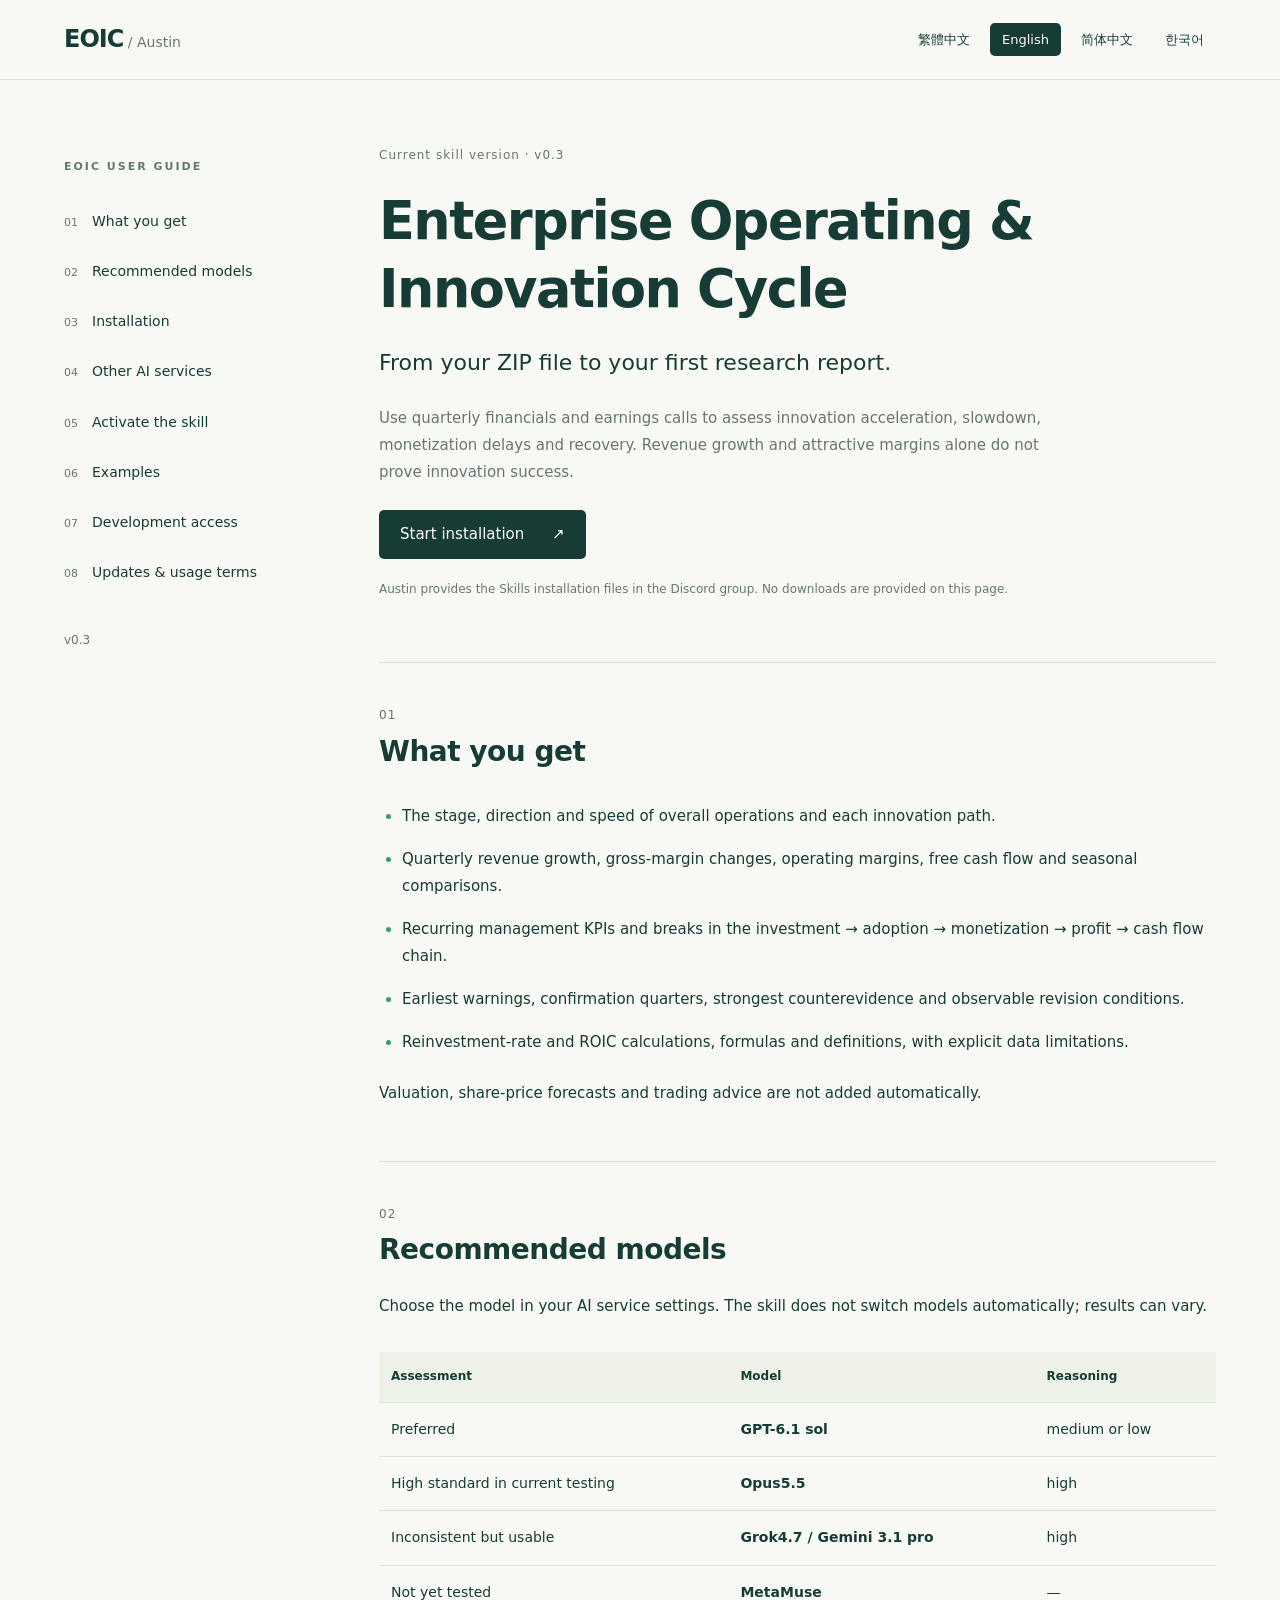
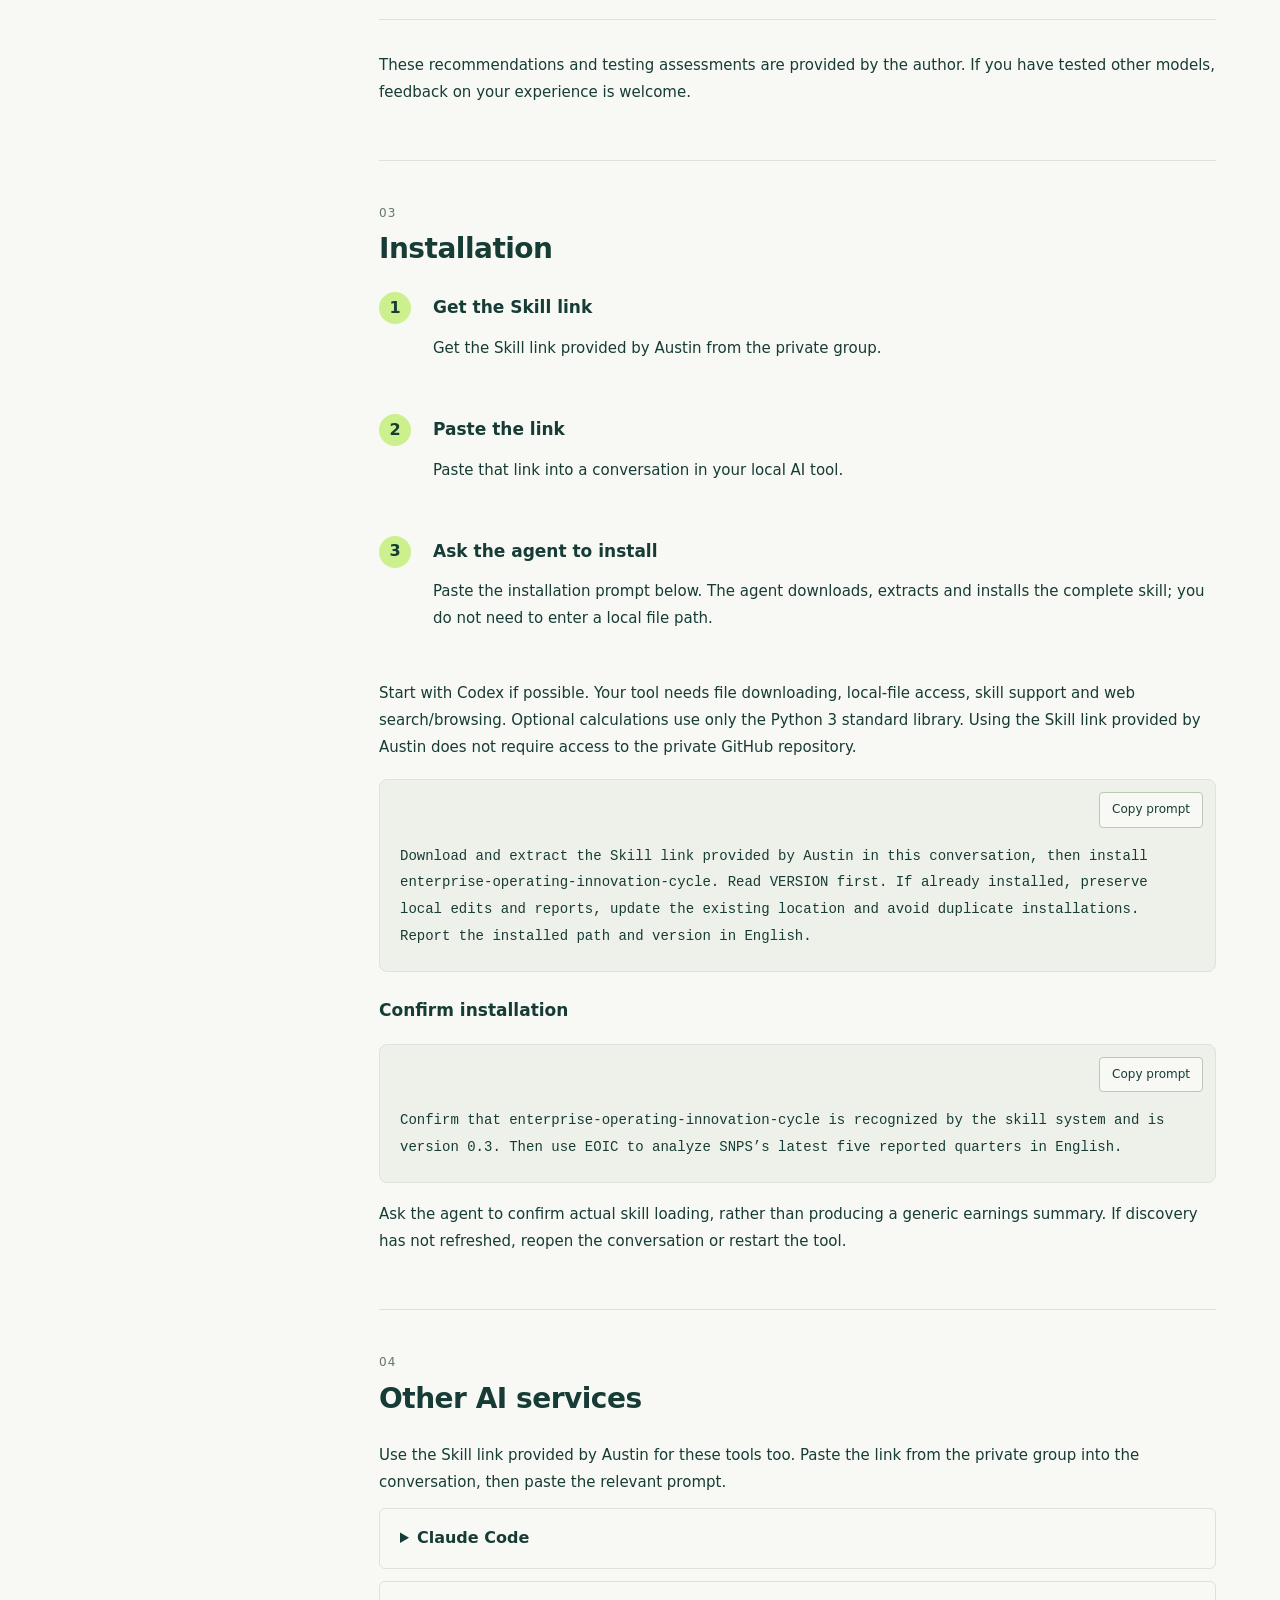
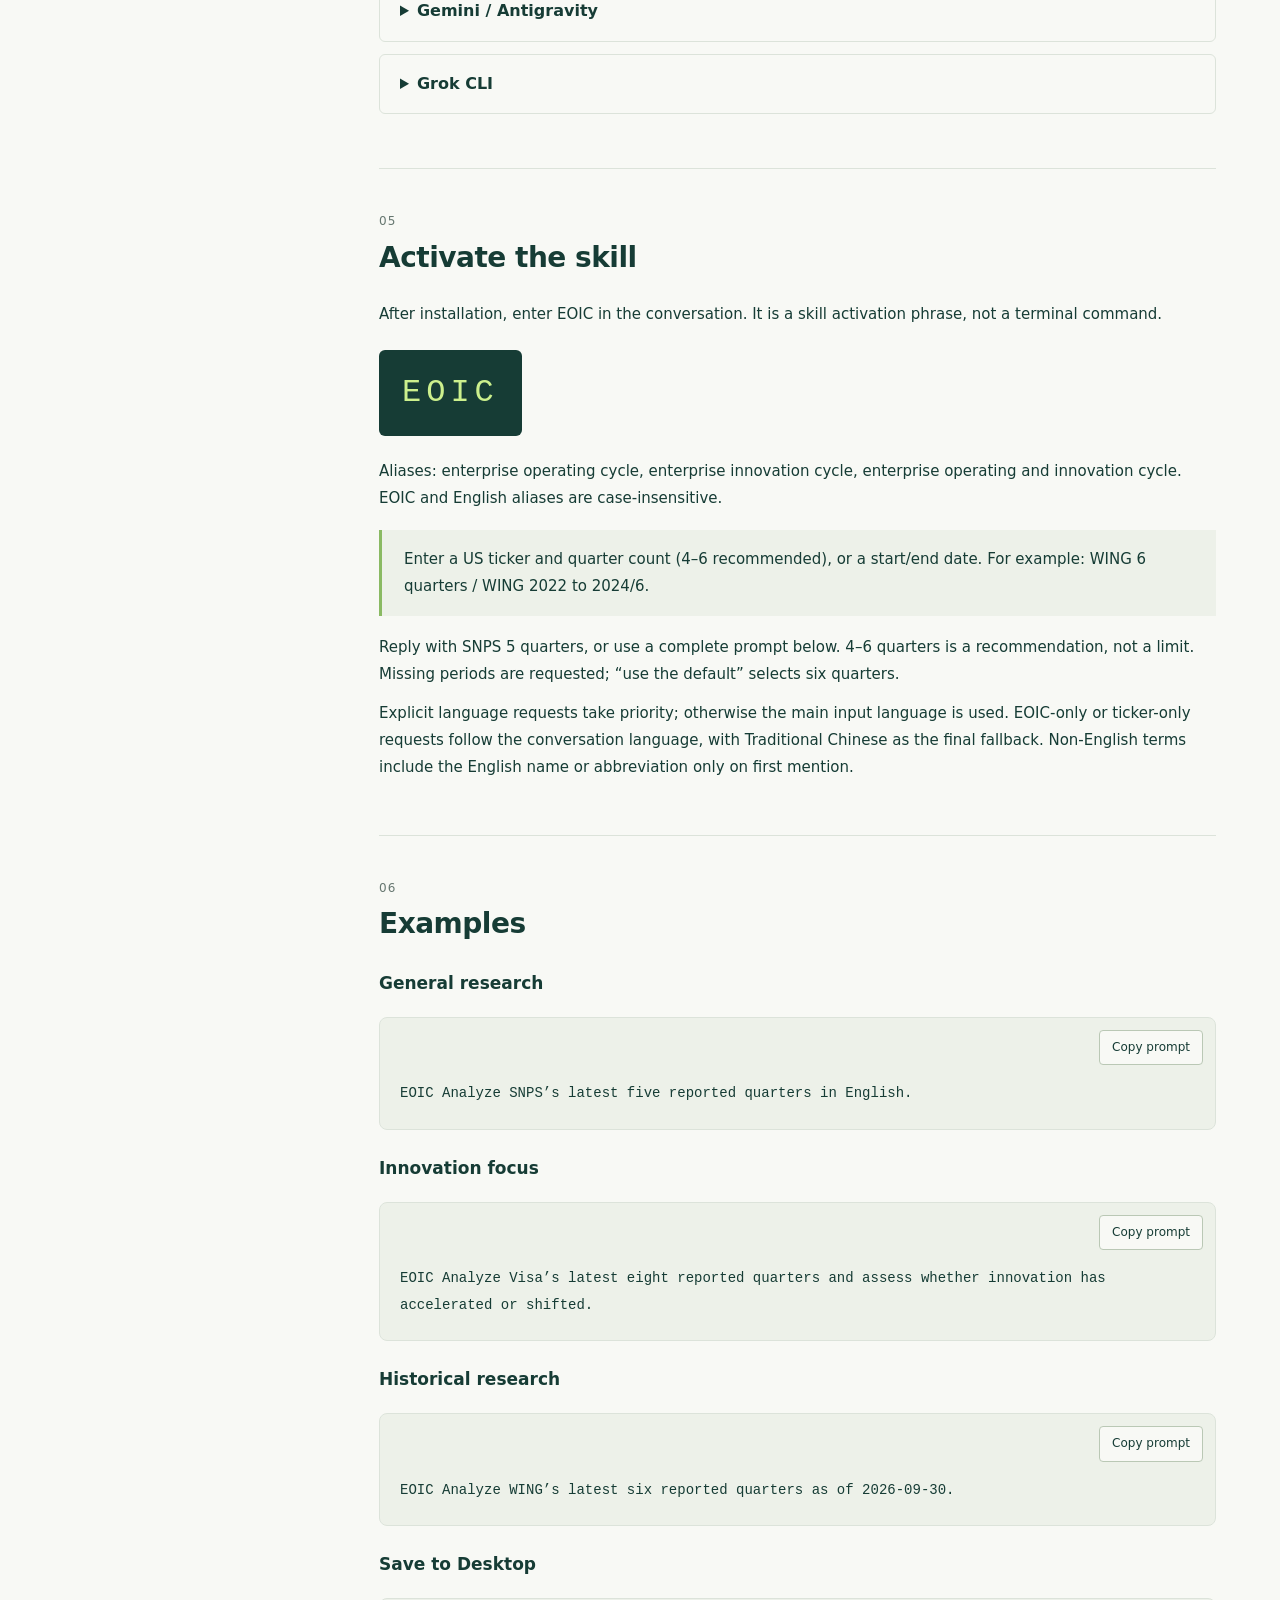
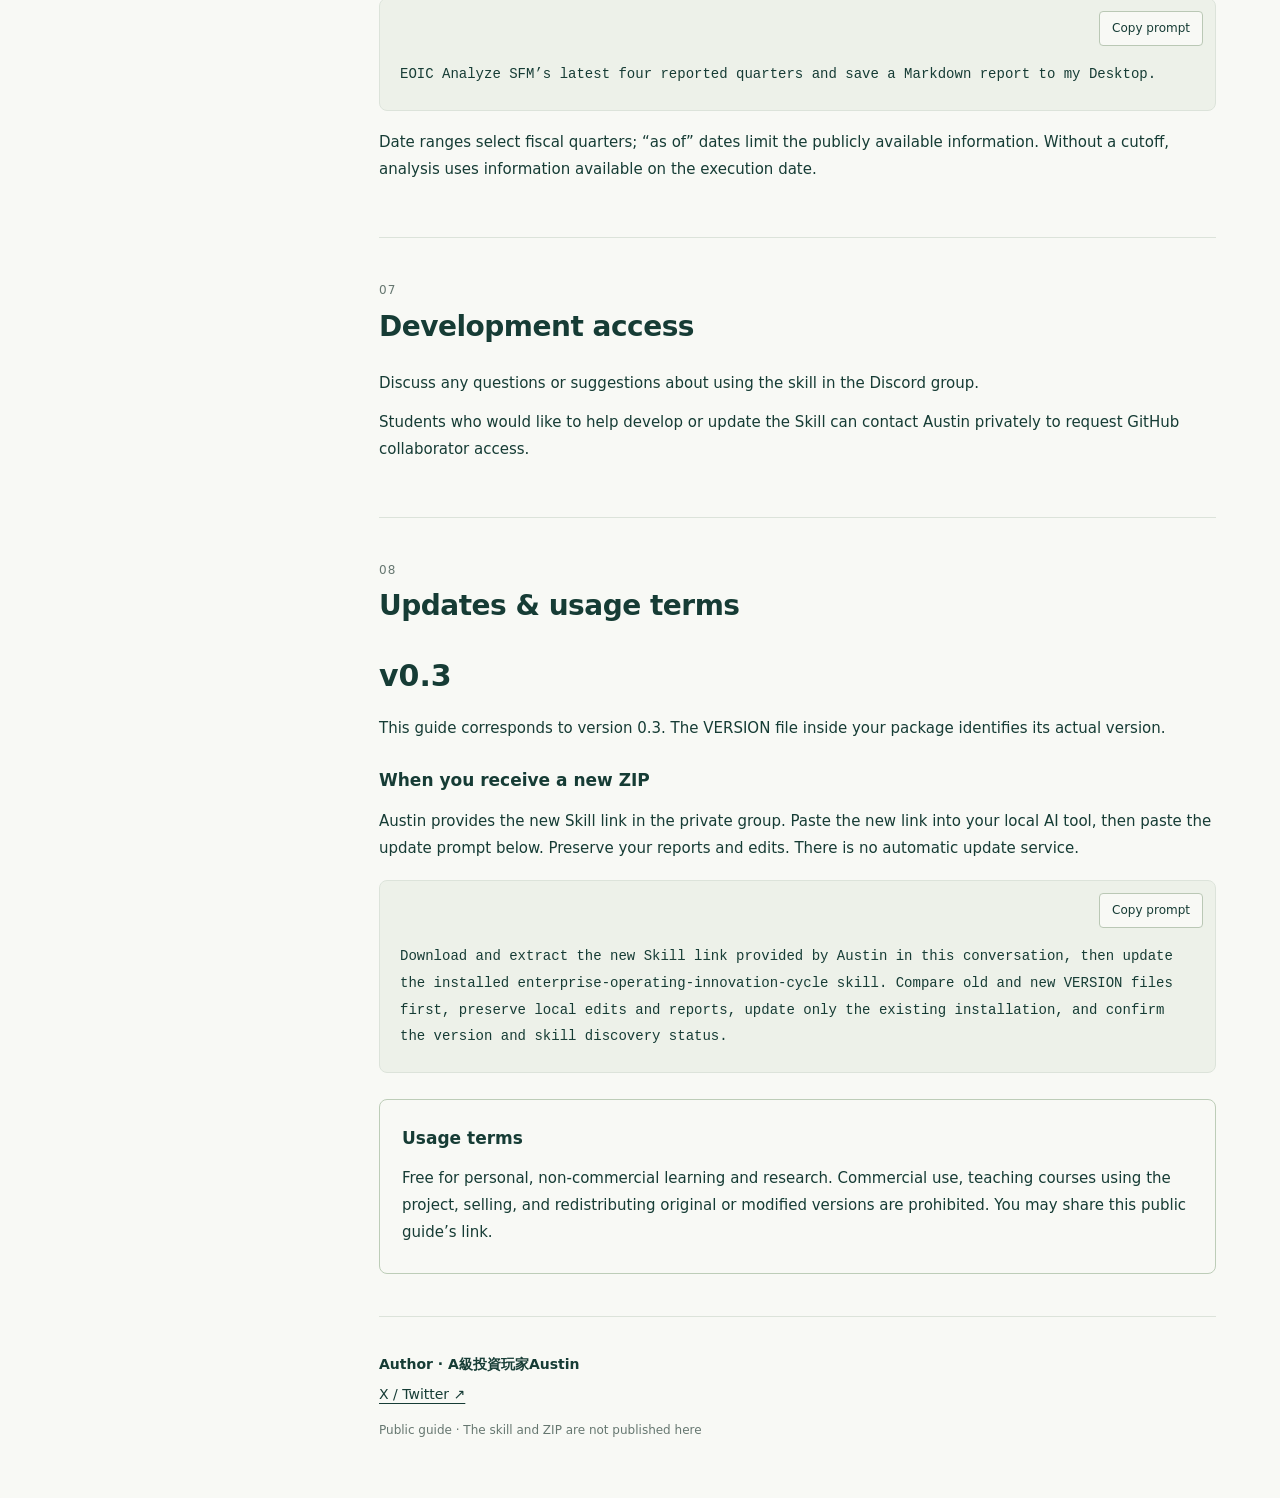
==== commit ed1e5515: "docs: update skill version to 0.3 across guide and static pages" ====
--- a/en.html
+++ b/en.html
@@ -1,4 +1,4 @@
 <!doctype html>
 <html lang="en"><head><meta charset="utf-8"><meta name="viewport" content="width=device-width,initial-scale=1"><meta name="description" content="Use quarterly financials and earnings calls to assess innovation acceleration, slowdown, monetization delays and recovery. Revenue growth and attractive margins alone do not prove innovation success."><title>Enterprise Operating &amp; Innovation Cycle — EOIC</title><link rel="stylesheet" href="style.css"><link rel="icon" href="favicon.svg" type="image/svg+xml"></head><body>
 <a class="skip" href="#main">Skip to content</a><header><a class="brand" href="en.html">EOIC<span> / Austin</span></a><nav class="languages" aria-label="Language"><a href="index.html" lang="zh-Hant" >繁體中文</a><a href="en.html" lang="en" aria-current="page">English</a><a href="zh-cn.html" lang="zh-Hans" >简体中文</a><a href="ko.html" lang="ko" >한국어</a></nav></header>
-<div class="layout"><aside><div class="guide-label">EOIC USER GUIDE</div><nav aria-label="EOIC USER GUIDE"><a href="#outcomes"><span>01</span>What you get</a><a href="#models"><span>02</span>Recommended models</a><a href="#install"><span>03</span>Installation</a><a href="#services"><span>04</span>Other AI services</a><a href="#activate"><span>05</span>Activate the skill</a><a href="#examples"><span>06</span>Examples</a><a href="#development"><span>07</span>Development access</a><a href="#updates"><span>08</span>Updates &amp; usage terms</a></nav><div class="aside-version">v0.2.11</div></aside><main id="main"><div class="hero"><div class="eyebrow">Current skill version · v0.2.11</div><h1>Enterprise Operating &amp; Innovation Cycle</h1><div class="lead">From your ZIP file to your first research report.</div><p>Use quarterly financials and earnings calls to assess innovation acceleration, slowdown, monetization delays and recovery. Revenue growth and attractive margins alone do not prove innovation success.</p><a class="primary" href="#install">Start installation <span aria-hidden="true">↗</span></a><p class="distribution">Austin provides the Skills installation files in the Discord group. No downloads are provided on this page.</p></div><section id="outcomes"><div class="section-label">01</div><h2>What you get</h2><ul class="outcomes"><li>The stage, direction and speed of overall operations and each innovation path.</li><li>Quarterly revenue growth, gross-margin changes, operating margins, free cash flow and seasonal comparisons.</li><li>Recurring management KPIs and breaks in the investment → adoption → monetization → profit → cash flow chain.</li><li>Earliest warnings, confirmation quarters, strongest counterevidence and observable revision conditions.</li><li>Reinvestment-rate and ROIC calculations, formulas and definitions, with explicit data limitations.</li></ul><p>Valuation, share-price forecasts and trading advice are not added automatically.</p></section><section id="models"><div class="section-label">02</div><h2>Recommended models</h2><p>Choose the model in your AI service settings. The skill does not switch models automatically; results can vary.</p><div class="table-wrap"><table><thead><tr><th scope="col">Assessment</th><th scope="col">Model</th><th scope="col">Reasoning</th></tr></thead><tbody><tr><td>Preferred</td><td>GPT-6.1 sol</td><td>medium or low</td></tr><tr><td>High standard in current testing</td><td>Opus5.5</td><td>high</td></tr><tr><td>Inconsistent but usable</td><td>Grok4.7 / Gemini 3.1 pro</td><td>high</td></tr><tr><td>Not yet tested</td><td>MetaMuse</td><td>—</td></tr></tbody></table></div><p>These recommendations and testing assessments are provided by the author. If you have tested other models, feedback on your experience is welcome.</p></section><section id="install"><div class="section-label">03</div><h2>Installation</h2><ol class="steps"><li><h3>Get the Skill link</h3><p>Get the Skill link provided by Austin from the private group.</p></li><li><h3>Paste the link</h3><p>Paste that link into a conversation in your local AI tool.</p></li><li><h3>Ask the agent to install</h3><p>Paste the installation prompt below. The agent downloads, extracts and installs the complete skill; you do not need to enter a local file path.</p></li></ol><p>Start with Codex if possible. Your tool needs file downloading, local-file access, skill support and web search/browsing. Optional calculations use only the Python 3 standard library. Using the Skill link provided by Austin does not require access to the private GitHub repository.</p><div class="prompt"><button type="button" data-copy>Copy prompt</button><pre><code>Download and extract the Skill link provided by Austin in this conversation, then install enterprise-operating-innovation-cycle. Read VERSION first. If already installed, preserve local edits and reports, update the existing location and avoid duplicate installations. Report the installed path and version in English.</code></pre></div><h3>Confirm installation</h3><div class="prompt"><button type="button" data-copy>Copy prompt</button><pre><code>Confirm that enterprise-operating-innovation-cycle is recognized by the skill system and is version 0.2.11. Then use EOIC to analyze SNPS’s latest five reported quarters in English.</code></pre></div><p>Ask the agent to confirm actual skill loading, rather than producing a generic earnings summary. If discovery has not refreshed, reopen the conversation or restart the tool.</p></section><section id="services"><div class="section-label">04</div><h2>Other AI services</h2><p>Use the Skill link provided by Austin for these tools too. Paste the link from the private group into the conversation, then paste the relevant prompt.</p><details><summary>Claude Code</summary><p>Paste the Skill link provided by Austin into Claude Code, then ask it to download and install the skill.</p><div class="prompt"><button type="button" data-copy>Copy prompt</button><pre><code>Download and extract the Skill link provided by Austin in this conversation, then install it as the Claude Code personal skill enterprise-operating-innovation-cycle. Keep all reference files and preserve existing local edits. Confirm the installation path and VERSION.</code></pre></div></details><details><summary>Gemini / Antigravity</summary><p>Paste the Skill link provided by Austin into Antigravity, then ask it to download, install and adapt it into an Antigravity Skill.</p><div class="prompt"><button type="button" data-copy>Copy prompt</button><pre><code>Download and extract the Skill link provided by Austin in this conversation, then install and adapt it into an Antigravity Skill. Preserve the EOIC analysis method, language rules and reference files without changing the research requirements. Preserve existing local edits and confirm VERSION.</code></pre></div></details><details><summary>Grok CLI</summary><p>Paste the Skill link provided by Austin into Grok CLI, then ask it to download and install the skill.</p><div class="prompt"><button type="button" data-copy>Copy prompt</button><pre><code>Download and extract the Skill link provided by Austin in this conversation, then install the complete enterprise-operating-innovation-cycle skill into ~/.grok/skills/enterprise-operating-innovation-cycle/. Read VERSION first and preserve all reference files and local edits. Update an existing installation without duplicating it. Report the installation path and version.</code></pre></div></details></section><section id="activate"><div class="section-label">05</div><h2>Activate the skill</h2><p>After installation, enter EOIC in the conversation. It is a skill activation phrase, not a terminal command.</p><div class="activation">EOIC</div><p>Aliases: enterprise operating cycle, enterprise innovation cycle, enterprise operating and innovation cycle. EOIC and English aliases are case-insensitive.</p><blockquote>Enter a US ticker and quarter count (4–6 recommended), or a start/end date. For example: WING 6 quarters / WING 2022 to 2024/6.</blockquote><p>Reply with SNPS 5 quarters, or use a complete prompt below. 4–6 quarters is a recommendation, not a limit. Missing periods are requested; “use the default” selects six quarters.</p><p>Explicit language requests take priority; otherwise the main input language is used. EOIC-only or ticker-only requests follow the conversation language, with Traditional Chinese as the final fallback. Non-English terms include the English name or abbreviation only on first mention.</p></section><section id="examples"><div class="section-label">06</div><h2>Examples</h2><h3>General research</h3><div class="prompt"><button type="button" data-copy>Copy prompt</button><pre><code>EOIC Analyze SNPS’s latest five reported quarters in English.</code></pre></div><h3>Innovation focus</h3><div class="prompt"><button type="button" data-copy>Copy prompt</button><pre><code>EOIC Analyze Visa’s latest eight reported quarters and assess whether innovation has accelerated or shifted.</code></pre></div><h3>Historical research</h3><div class="prompt"><button type="button" data-copy>Copy prompt</button><pre><code>EOIC Analyze WING’s latest six reported quarters as of 2026-09-30.</code></pre></div><h3>Save to Desktop</h3><div class="prompt"><button type="button" data-copy>Copy prompt</button><pre><code>EOIC Analyze SFM’s latest four reported quarters and save a Markdown report to my Desktop.</code></pre></div><p>Date ranges select fiscal quarters; “as of” dates limit the publicly available information. Without a cutoff, analysis uses information available on the execution date.</p></section><section id="development"><div class="section-label">07</div><h2>Development access</h2><p>Discuss any questions or suggestions about using the skill in the Discord group.</p><p>Students who would like to help develop or update the Skill can contact Austin privately to request GitHub collaborator access.</p></section><section id="updates"><div class="section-label">08</div><h2>Updates &amp; usage terms</h2><div class="version">v0.2.11</div><p>This guide corresponds to version 0.2.11. The VERSION file inside your package identifies its actual version.</p><h3>When you receive a new ZIP</h3><p>Austin provides the new Skill link in the private group. Paste the new link into your local AI tool, then paste the update prompt below. Preserve your reports and edits. There is no automatic update service.</p><div class="prompt"><button type="button" data-copy>Copy prompt</button><pre><code>Download and extract the new Skill link provided by Austin in this conversation, then update the installed enterprise-operating-innovation-cycle skill. Compare old and new VERSION files first, preserve local edits and reports, update only the existing installation, and confirm the version and skill discovery status.</code></pre></div><div class="terms"><h3>Usage terms</h3><p>Free for personal, non-commercial learning and research. Commercial use, teaching courses using the project, selling, and redistributing original or modified versions are prohibited. You may share this public guide’s link.</p></div></section><footer><strong>Author · A級投資玩家Austin</strong><a href="https://x.com/austinsayhi" target="_blank" rel="noopener noreferrer">X / Twitter ↗</a><p>Public guide · The skill and ZIP are not published here</p></footer></main></div><div id="status" role="status" aria-live="polite"></div><script>window.copyLabels=["Copied", "Select the text and copy it manually"];</script><script src="guide.js"></script></body></html>+<div class="layout"><aside><div class="guide-label">EOIC USER GUIDE</div><nav aria-label="EOIC USER GUIDE"><a href="#outcomes"><span>01</span>What you get</a><a href="#models"><span>02</span>Recommended models</a><a href="#install"><span>03</span>Installation</a><a href="#services"><span>04</span>Other AI services</a><a href="#activate"><span>05</span>Activate the skill</a><a href="#examples"><span>06</span>Examples</a><a href="#development"><span>07</span>Development access</a><a href="#updates"><span>08</span>Updates &amp; usage terms</a></nav><div class="aside-version">v0.3</div></aside><main id="main"><div class="hero"><div class="eyebrow">Current skill version · v0.3</div><h1>Enterprise Operating &amp; Innovation Cycle</h1><div class="lead">From your ZIP file to your first research report.</div><p>Use quarterly financials and earnings calls to assess innovation acceleration, slowdown, monetization delays and recovery. Revenue growth and attractive margins alone do not prove innovation success.</p><a class="primary" href="#install">Start installation <span aria-hidden="true">↗</span></a><p class="distribution">Austin provides the Skills installation files in the Discord group. No downloads are provided on this page.</p></div><section id="outcomes"><div class="section-label">01</div><h2>What you get</h2><ul class="outcomes"><li>The stage, direction and speed of overall operations and each innovation path.</li><li>Quarterly revenue growth, gross-margin changes, operating margins, free cash flow and seasonal comparisons.</li><li>Recurring management KPIs and breaks in the investment → adoption → monetization → profit → cash flow chain.</li><li>Earliest warnings, confirmation quarters, strongest counterevidence and observable revision conditions.</li><li>Reinvestment-rate and ROIC calculations, formulas and definitions, with explicit data limitations.</li></ul><p>Valuation, share-price forecasts and trading advice are not added automatically.</p></section><section id="models"><div class="section-label">02</div><h2>Recommended models</h2><p>Choose the model in your AI service settings. The skill does not switch models automatically; results can vary.</p><div class="table-wrap"><table><thead><tr><th scope="col">Assessment</th><th scope="col">Model</th><th scope="col">Reasoning</th></tr></thead><tbody><tr><td>Preferred</td><td>GPT-6.1 sol</td><td>medium or low</td></tr><tr><td>High standard in current testing</td><td>Opus5.5</td><td>high</td></tr><tr><td>Inconsistent but usable</td><td>Grok4.7 / Gemini 3.1 pro</td><td>high</td></tr><tr><td>Not yet tested</td><td>MetaMuse</td><td>—</td></tr></tbody></table></div><p>These recommendations and testing assessments are provided by the author. If you have tested other models, feedback on your experience is welcome.</p></section><section id="install"><div class="section-label">03</div><h2>Installation</h2><ol class="steps"><li><h3>Get the Skill link</h3><p>Get the Skill link provided by Austin from the private group.</p></li><li><h3>Paste the link</h3><p>Paste that link into a conversation in your local AI tool.</p></li><li><h3>Ask the agent to install</h3><p>Paste the installation prompt below. The agent downloads, extracts and installs the complete skill; you do not need to enter a local file path.</p></li></ol><p>Start with Codex if possible. Your tool needs file downloading, local-file access, skill support and web search/browsing. Optional calculations use only the Python 3 standard library. Using the Skill link provided by Austin does not require access to the private GitHub repository.</p><div class="prompt"><button type="button" data-copy>Copy prompt</button><pre><code>Download and extract the Skill link provided by Austin in this conversation, then install enterprise-operating-innovation-cycle. Read VERSION first. If already installed, preserve local edits and reports, update the existing location and avoid duplicate installations. Report the installed path and version in English.</code></pre></div><h3>Confirm installation</h3><div class="prompt"><button type="button" data-copy>Copy prompt</button><pre><code>Confirm that enterprise-operating-innovation-cycle is recognized by the skill system and is version 0.3. Then use EOIC to analyze SNPS’s latest five reported quarters in English.</code></pre></div><p>Ask the agent to confirm actual skill loading, rather than producing a generic earnings summary. If discovery has not refreshed, reopen the conversation or restart the tool.</p></section><section id="services"><div class="section-label">04</div><h2>Other AI services</h2><p>Use the Skill link provided by Austin for these tools too. Paste the link from the private group into the conversation, then paste the relevant prompt.</p><details><summary>Claude Code</summary><p>Paste the Skill link provided by Austin into Claude Code, then ask it to download and install the skill.</p><div class="prompt"><button type="button" data-copy>Copy prompt</button><pre><code>Download and extract the Skill link provided by Austin in this conversation, then install it as the Claude Code personal skill enterprise-operating-innovation-cycle. Keep all reference files and preserve existing local edits. Confirm the installation path and VERSION.</code></pre></div></details><details><summary>Gemini / Antigravity</summary><p>Paste the Skill link provided by Austin into Antigravity, then ask it to download, install and adapt it into an Antigravity Skill.</p><div class="prompt"><button type="button" data-copy>Copy prompt</button><pre><code>Download and extract the Skill link provided by Austin in this conversation, then install and adapt it into an Antigravity Skill. Preserve the EOIC analysis method, language rules and reference files without changing the research requirements. Preserve existing local edits and confirm VERSION.</code></pre></div></details><details><summary>Grok CLI</summary><p>Paste the Skill link provided by Austin into Grok CLI, then ask it to download and install the skill.</p><div class="prompt"><button type="button" data-copy>Copy prompt</button><pre><code>Download and extract the Skill link provided by Austin in this conversation, then install the complete enterprise-operating-innovation-cycle skill into ~/.grok/skills/enterprise-operating-innovation-cycle/. Read VERSION first and preserve all reference files and local edits. Update an existing installation without duplicating it. Report the installation path and version.</code></pre></div></details></section><section id="activate"><div class="section-label">05</div><h2>Activate the skill</h2><p>After installation, enter EOIC in the conversation. It is a skill activation phrase, not a terminal command.</p><div class="activation">EOIC</div><p>Aliases: enterprise operating cycle, enterprise innovation cycle, enterprise operating and innovation cycle. EOIC and English aliases are case-insensitive.</p><blockquote>Enter a US ticker and quarter count (4–6 recommended), or a start/end date. For example: WING 6 quarters / WING 2022 to 2024/6.</blockquote><p>Reply with SNPS 5 quarters, or use a complete prompt below. 4–6 quarters is a recommendation, not a limit. Missing periods are requested; “use the default” selects six quarters.</p><p>Explicit language requests take priority; otherwise the main input language is used. EOIC-only or ticker-only requests follow the conversation language, with Traditional Chinese as the final fallback. Non-English terms include the English name or abbreviation only on first mention.</p></section><section id="examples"><div class="section-label">06</div><h2>Examples</h2><h3>General research</h3><div class="prompt"><button type="button" data-copy>Copy prompt</button><pre><code>EOIC Analyze SNPS’s latest five reported quarters in English.</code></pre></div><h3>Innovation focus</h3><div class="prompt"><button type="button" data-copy>Copy prompt</button><pre><code>EOIC Analyze Visa’s latest eight reported quarters and assess whether innovation has accelerated or shifted.</code></pre></div><h3>Historical research</h3><div class="prompt"><button type="button" data-copy>Copy prompt</button><pre><code>EOIC Analyze WING’s latest six reported quarters as of 2026-09-30.</code></pre></div><h3>Save to Desktop</h3><div class="prompt"><button type="button" data-copy>Copy prompt</button><pre><code>EOIC Analyze SFM’s latest four reported quarters and save a Markdown report to my Desktop.</code></pre></div><p>Date ranges select fiscal quarters; “as of” dates limit the publicly available information. Without a cutoff, analysis uses information available on the execution date.</p></section><section id="development"><div class="section-label">07</div><h2>Development access</h2><p>Discuss any questions or suggestions about using the skill in the Discord group.</p><p>Students who would like to help develop or update the Skill can contact Austin privately to request GitHub collaborator access.</p></section><section id="updates"><div class="section-label">08</div><h2>Updates &amp; usage terms</h2><div class="version">v0.3</div><p>This guide corresponds to version 0.3. The VERSION file inside your package identifies its actual version.</p><h3>When you receive a new ZIP</h3><p>Austin provides the new Skill link in the private group. Paste the new link into your local AI tool, then paste the update prompt below. Preserve your reports and edits. There is no automatic update service.</p><div class="prompt"><button type="button" data-copy>Copy prompt</button><pre><code>Download and extract the new Skill link provided by Austin in this conversation, then update the installed enterprise-operating-innovation-cycle skill. Compare old and new VERSION files first, preserve local edits and reports, update only the existing installation, and confirm the version and skill discovery status.</code></pre></div><div class="terms"><h3>Usage terms</h3><p>Free for personal, non-commercial learning and research. Commercial use, teaching courses using the project, selling, and redistributing original or modified versions are prohibited. You may share this public guide’s link.</p></div></section><footer><strong>Author · A級投資玩家Austin</strong><a href="https://x.com/austinsayhi" target="_blank" rel="noopener noreferrer">X / Twitter ↗</a><p>Public guide · The skill and ZIP are not published here</p></footer></main></div><div id="status" role="status" aria-live="polite"></div><script>window.copyLabels=["Copied", "Select the text and copy it manually"];</script><script src="guide.js"></script></body></html>
